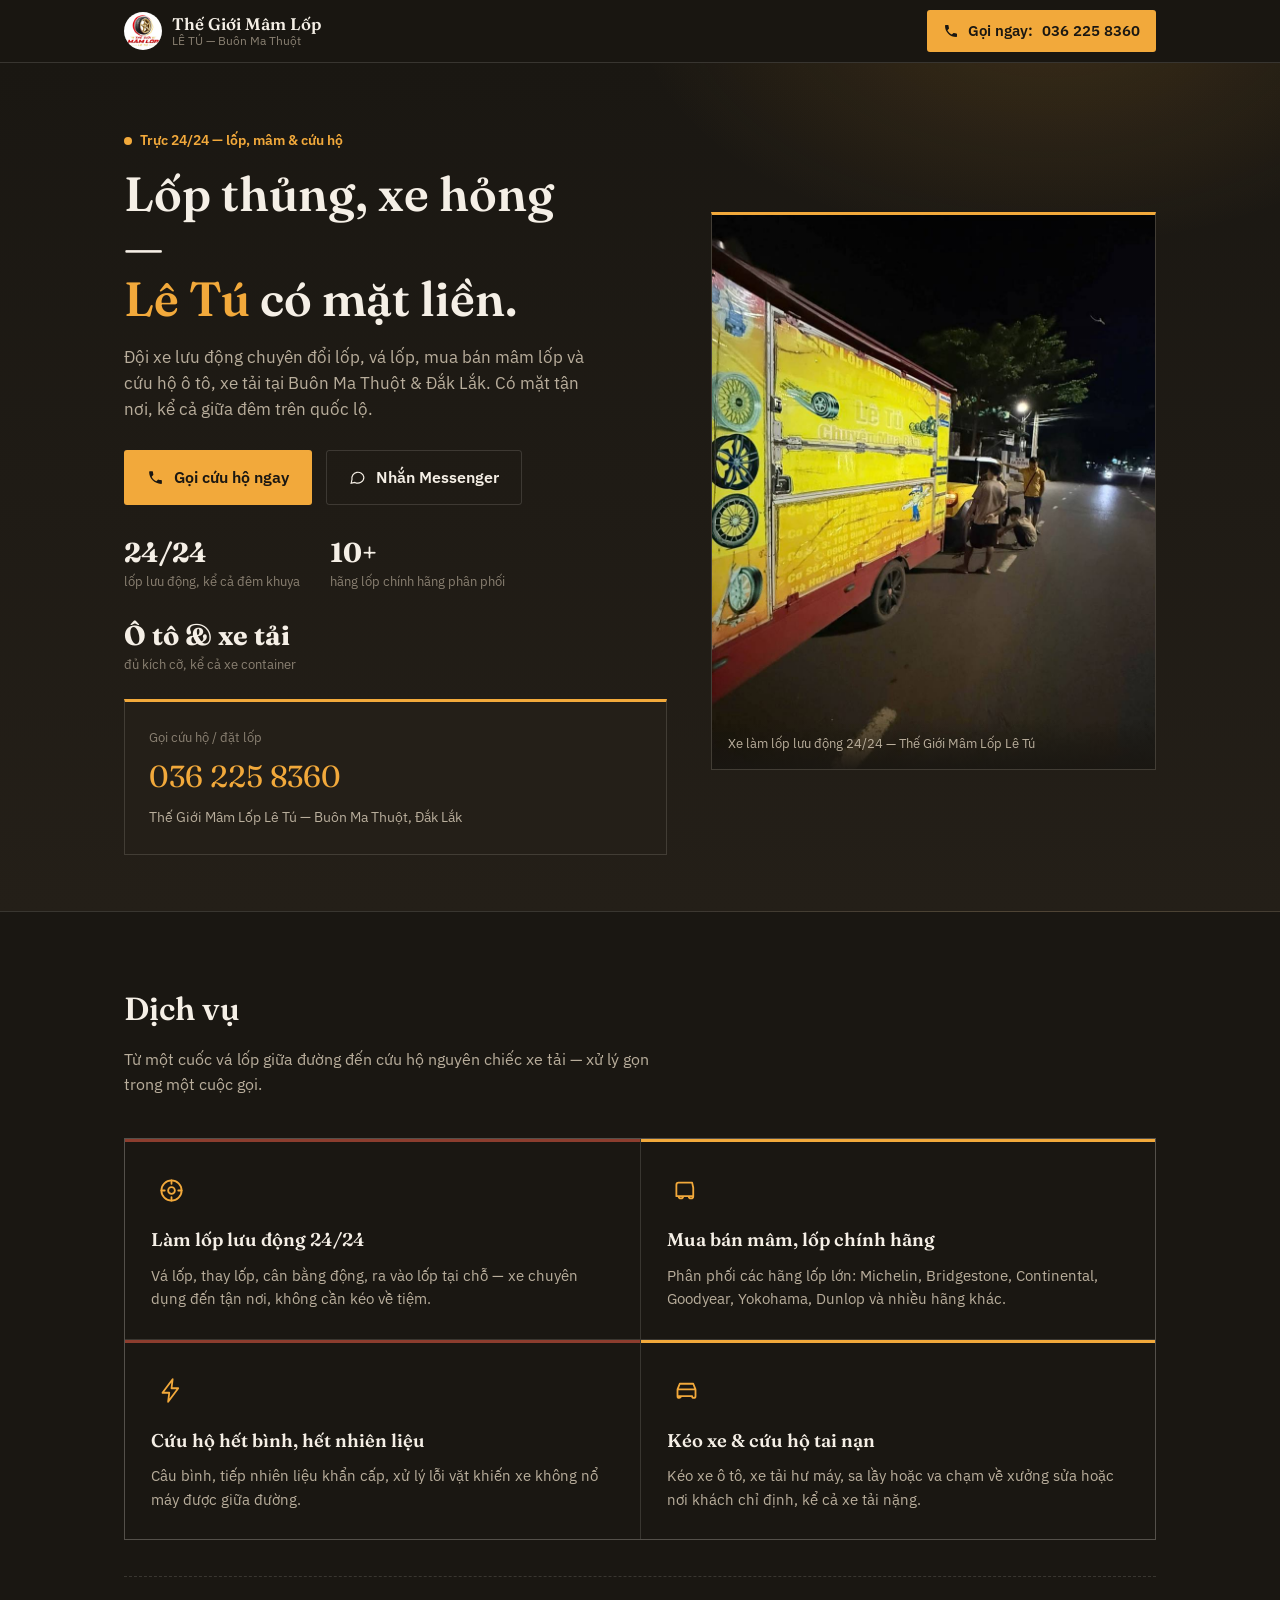
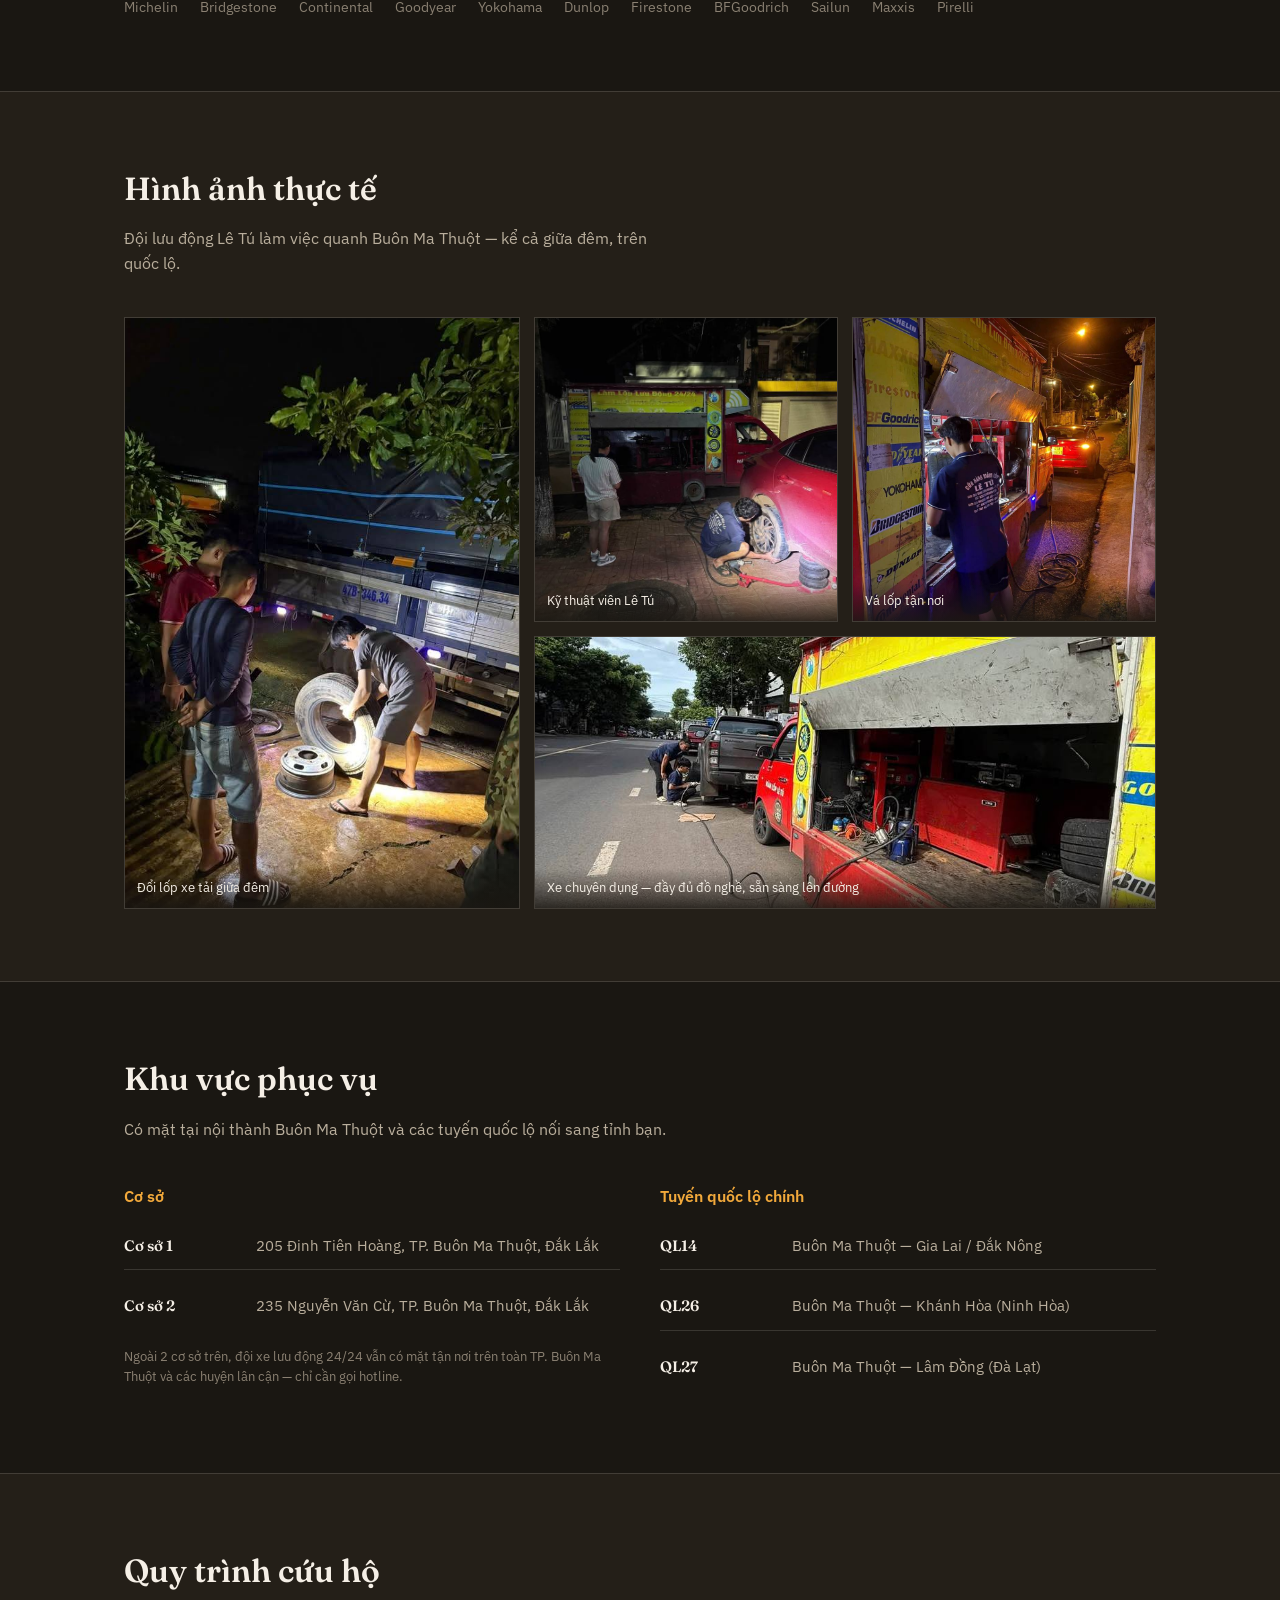
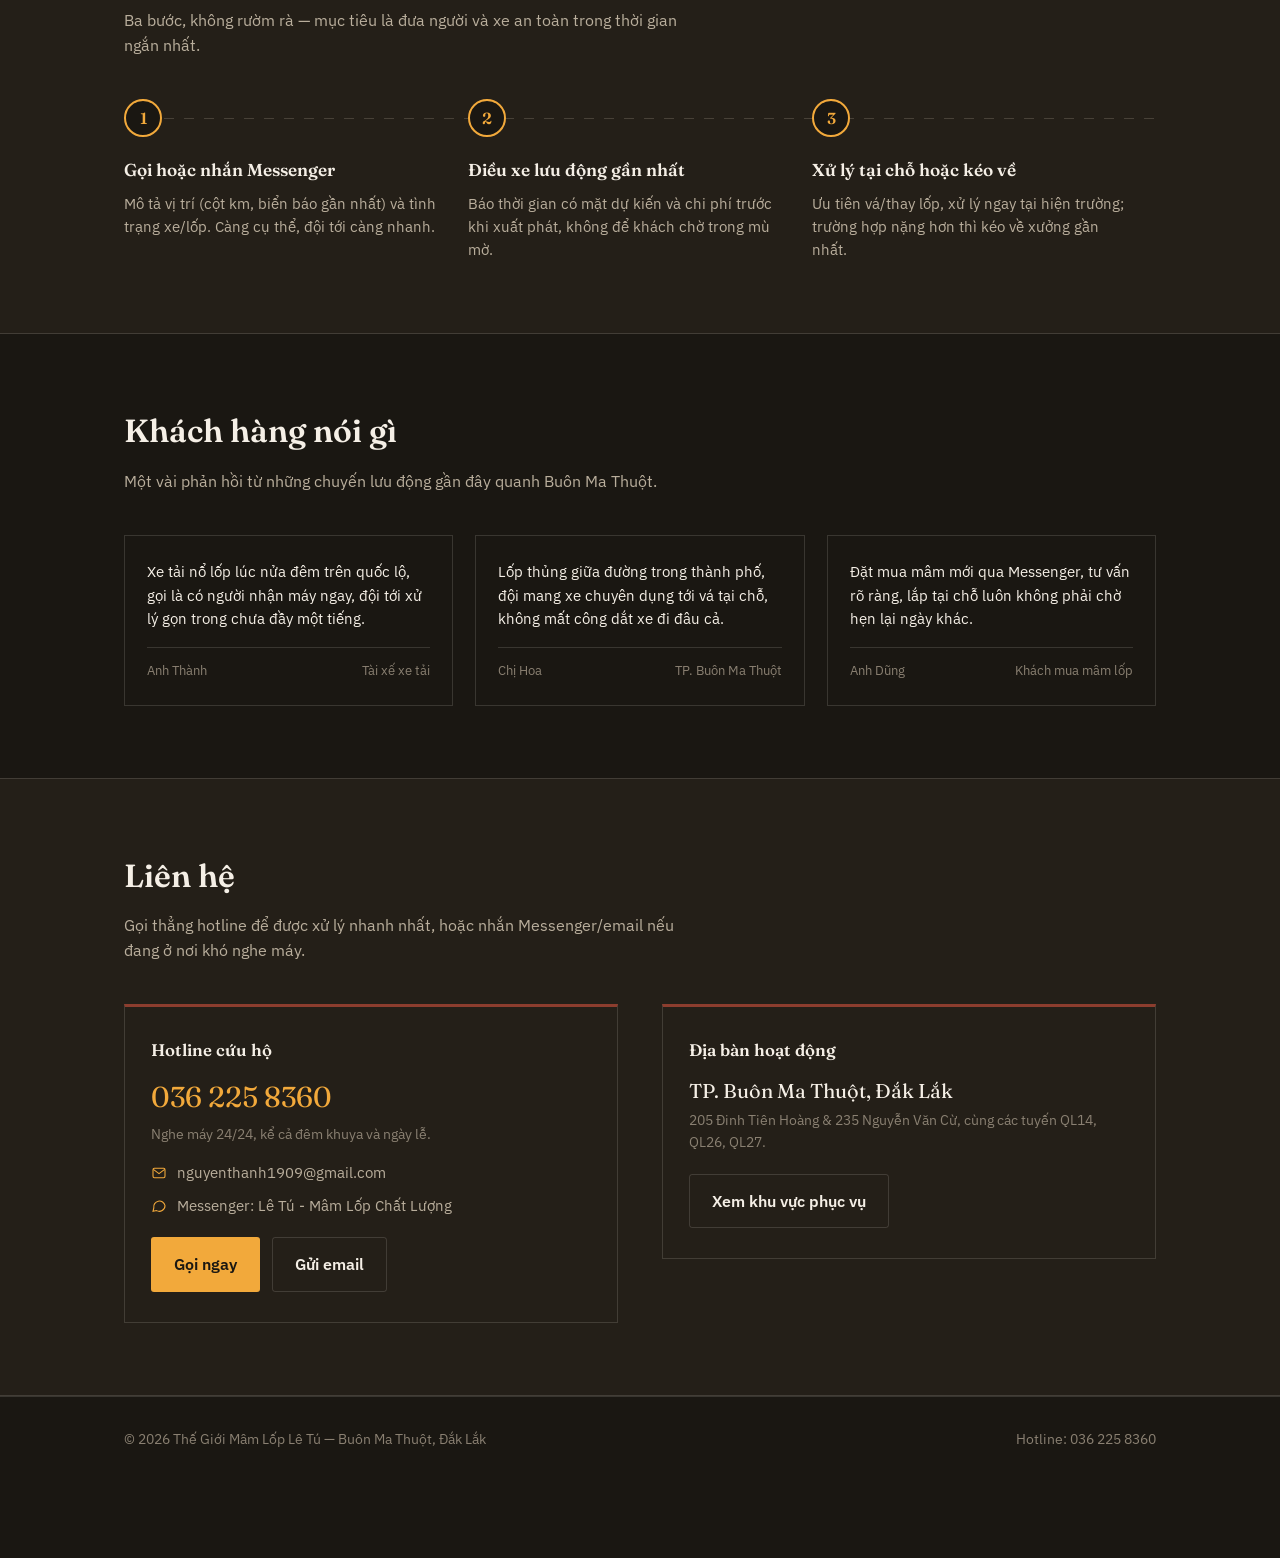
==== index.html @ b2af3894 "Add files via upload" ====
<!DOCTYPE html>
<html lang="vi">
<head>
<meta charset="UTF-8">
<meta name="viewport" content="width=device-width, initial-scale=1.0">
<title>Thế Giới Mâm Lốp Lê Tú — Lốp lưu động &amp; cứu hộ ô tô, xe tải Buôn Ma Thuột</title>
<link rel="preconnect" href="https://fonts.googleapis.com">
<link rel="preconnect" href="https://fonts.gstatic.com" crossorigin>
<link href="https://fonts.googleapis.com/css2?family=Fraunces:opsz,wght@9..144,500;9..144,600;9..144,700&family=IBM+Plex+Sans:wght@400;500;600;700&display=swap" rel="stylesheet">
<link rel="stylesheet" href="assets/css/style.css">
</head>
<body>

<div class="topbar">
  <div class="topbar-inner">
    <div class="brand">
      <img src="assets/images/logo.jpg" alt="Logo Thế Giới Mâm Lốp Lê Tú">
      <span class="brand-text">Thế Giới Mâm Lốp<br><small>LÊ TÚ — Buôn Ma Thuột</small></span>
    </div>
    <a class="top-call" href="tel:0362258360">
      <svg viewBox="0 0 24 24" fill="none" xmlns="http://www.w3.org/2000/svg"><path d="M6.6 10.8c1.4 2.8 3.8 5.2 6.6 6.6l2.2-2.2c.3-.3.7-.4 1-.2 1.1.4 2.3.6 3.6.6.6 0 1 .4 1 1V20c0 .6-.4 1-1 1C10.6 21 3 13.4 3 4c0-.6.4-1 1-1h3.4c.6 0 1 .4 1 1 0 1.3.2 2.5.6 3.6.1.3 0 .7-.2 1L6.6 10.8z" fill="#1A1712"/></svg>
      <span class="full">Gọi ngay:</span> 036 225 8360
    </a>
  </div>
</div>

<section class="hero">
  <div class="wrap hero-grid">
    <div>
      <div class="kicker"><span class="dot"></span>Trực 24/24 — lốp, mâm &amp; cứu hộ</div>
      <h1>Lốp thủng, xe hỏng —<br><em>Lê Tú</em> có mặt liền.</h1>
      <p class="lede">Đội xe lưu động chuyên đổi lốp, vá lốp, mua bán mâm lốp và cứu hộ ô tô, xe tải tại Buôn Ma Thuột &amp; Đắk Lắk. Có mặt tận nơi, kể cả giữa đêm trên quốc lộ.</p>
      <div class="hero-actions">
        <a class="btn btn-primary" href="tel:0362258360">
          <svg viewBox="0 0 24 24" fill="none" xmlns="http://www.w3.org/2000/svg"><path d="M6.6 10.8c1.4 2.8 3.8 5.2 6.6 6.6l2.2-2.2c.3-.3.7-.4 1-.2 1.1.4 2.3.6 3.6.6.6 0 1 .4 1 1V20c0 .6-.4 1-1 1C10.6 21 3 13.4 3 4c0-.6.4-1 1-1h3.4c.6 0 1 .4 1 1 0 1.3.2 2.5.6 3.6.1.3 0 .7-.2 1L6.6 10.8z" fill="currentColor"/></svg>
          Gọi cứu hộ ngay
        </a>
        <a class="btn btn-ghost" href="#lien-he">
          <svg viewBox="0 0 24 24" fill="none" xmlns="http://www.w3.org/2000/svg"><path d="M21 11.5a8.5 8.5 0 0 1-12.6 7.4L3 20l1.2-5.2A8.5 8.5 0 1 1 21 11.5z" stroke="currentColor" stroke-width="1.6"/></svg>
          Nhắn Messenger
        </a>
      </div>
      <div class="hero-stats">
        <div class="stat"><b>24/24</b><span>lốp lưu động, kể cả đêm khuya</span></div>
        <div class="stat"><b>10+</b><span>hãng lốp chính hãng phân phối</span></div>
        <div class="stat"><b>Ô tô &amp; xe tải</b><span>đủ kích cỡ, kể cả xe container</span></div>
      </div>

      <div class="dash">
        <div class="dash-label">Gọi cứu hộ / đặt lốp</div>
        <div class="dash-phone">036 225 8360</div>
        <div class="dash-sub">Thế Giới Mâm Lốp Lê Tú — Buôn Ma Thuột, Đắk Lắk</div>
      </div>
    </div>

    <div class="hero-photo">
      <img src="assets/images/hero-xe-luu-dong.jpg" alt="Xe lưu động Thế Giới Mâm Lốp Lê Tú">
      <div class="hero-photo-cap">Xe làm lốp lưu động 24/24 — Thế Giới Mâm Lốp Lê Tú</div>
    </div>
  </div>
</section>

<section id="dich-vu">
  <div class="wrap">
    <div class="section-head">
      <h2>Dịch vụ</h2>
      <p>Từ một cuốc vá lốp giữa đường đến cứu hộ nguyên chiếc xe tải — xử lý gọn trong một cuộc gọi.</p>
    </div>
    <div class="services">
      <div class="service">
        <div class="service-icon">
          <svg viewBox="0 0 24 24" fill="none" xmlns="http://www.w3.org/2000/svg"><circle cx="12" cy="12" r="9" stroke="currentColor" stroke-width="1.6"/><circle cx="12" cy="12" r="3" stroke="currentColor" stroke-width="1.6"/><path d="M12 3v3m0 12v3m9-9h-3M6 12H3" stroke="currentColor" stroke-width="1.6" stroke-linecap="round"/></svg>
        </div>
        <h3>Làm lốp lưu động 24/24</h3>
        <p>Vá lốp, thay lốp, cân bằng động, ra vào lốp tại chỗ — xe chuyên dụng đến tận nơi, không cần kéo về tiệm.</p>
      </div>
      <div class="service">
        <div class="service-icon">
          <svg viewBox="0 0 24 24" fill="none" xmlns="http://www.w3.org/2000/svg"><path d="M3 17h2m0 0h9m-9 0a2 2 0 1 0 4 0m5 0a2 2 0 1 0 4 0m-4 0h4m0 0V9.5L17 5H5a2 2 0 0 0-2 2v10" stroke="currentColor" stroke-width="1.6" stroke-linecap="round" stroke-linejoin="round"/></svg>
        </div>
        <h3>Mua bán mâm, lốp chính hãng</h3>
        <p>Phân phối các hãng lốp lớn: Michelin, Bridgestone, Continental, Goodyear, Yokohama, Dunlop và nhiều hãng khác.</p>
      </div>
      <div class="service">
        <div class="service-icon">
          <svg viewBox="0 0 24 24" fill="none" xmlns="http://www.w3.org/2000/svg"><path d="M13 2 4 14h6l-1 8 9-12h-6l1-8z" stroke="currentColor" stroke-width="1.6" stroke-linejoin="round"/></svg>
        </div>
        <h3>Cứu hộ hết bình, hết nhiên liệu</h3>
        <p>Câu bình, tiếp nhiên liệu khẩn cấp, xử lý lỗi vặt khiến xe không nổ máy được giữa đường.</p>
      </div>
      <div class="service">
        <div class="service-icon">
          <svg viewBox="0 0 24 24" fill="none" xmlns="http://www.w3.org/2000/svg"><path d="M4 11l2-5h12l2 5m-16 0v6m0-6h16m0 0v6m-16 0a1.5 1.5 0 1 0 3 0m-3 0h13m0 0a1.5 1.5 0 1 0 3 0" stroke="currentColor" stroke-width="1.6" stroke-linecap="round" stroke-linejoin="round"/></svg>
        </div>
        <h3>Kéo xe &amp; cứu hộ tai nạn</h3>
        <p>Kéo xe ô tô, xe tải hư máy, sa lầy hoặc va chạm về xưởng sửa hoặc nơi khách chỉ định, kể cả xe tải nặng.</p>
      </div>
    </div>
    <div class="brand-strip">
      <span>Michelin</span><span>Bridgestone</span><span>Continental</span><span>Goodyear</span><span>Yokohama</span><span>Dunlop</span><span>Firestone</span><span>BFGoodrich</span><span>Sailun</span><span>Maxxis</span><span>Pirelli</span>
    </div>
  </div>
</section>

<section class="section-alt" id="thuc-te">
  <div class="wrap">
    <div class="section-head">
      <h2>Hình ảnh thực tế</h2>
      <p>Đội lưu động Lê Tú làm việc quanh Buôn Ma Thuột — kể cả giữa đêm, trên quốc lộ.</p>
    </div>
    <div class="gallery">
      <figure class="g1">
        <img src="assets/images/doi-lop-xe-tai-dem.jpg" alt="Đổi lốp xe tải ban đêm">
        <figcaption>Đổi lốp xe tải giữa đêm</figcaption>
      </figure>
      <figure class="g2">
        <img src="assets/images/ky-thuat-vien.jpg" alt="Kỹ thuật viên Lê Tú">
        <figcaption>Kỹ thuật viên Lê Tú</figcaption>
      </figure>
      <figure class="g3">
        <img src="assets/images/va-lop-luu-dong.jpg" alt="Vá lốp lưu động ban đêm">
        <figcaption>Vá lốp tận nơi</figcaption>
      </figure>
      <figure class="g4">
        <img src="assets/images/xe-chuyen-dung.jpg" alt="Xe chuyên dụng Lê Tú">
        <figcaption>Xe chuyên dụng — đầy đủ đồ nghề, sẵn sàng lên đường</figcaption>
      </figure>
    </div>
  </div>
</section>

<section id="khu-vuc">
  <div class="wrap">
    <div class="section-head">
      <h2>Khu vực phục vụ</h2>
      <p>Có mặt tại nội thành Buôn Ma Thuột và các tuyến quốc lộ nối sang tỉnh bạn.</p>
    </div>
    <div class="areas-grid">
      <div class="area-block">
        <h3>Cơ sở</h3>
        <ul class="route-list">
          <li><span class="route-code">Cơ sở 1</span>205 Đinh Tiên Hoàng, TP. Buôn Ma Thuột, Đắk Lắk</li>
          <li><span class="route-code">Cơ sở 2</span>235 Nguyễn Văn Cừ, TP. Buôn Ma Thuột, Đắk Lắk</li>
        </ul>
        <p class="note-line">Ngoài 2 cơ sở trên, đội xe lưu động 24/24 vẫn có mặt tận nơi trên toàn TP. Buôn Ma Thuột và các huyện lân cận — chỉ cần gọi hotline.</p>
      </div>
      <div class="area-block">
        <h3>Tuyến quốc lộ chính</h3>
        <ul class="route-list">
          <li><span class="route-code">QL14</span> Buôn Ma Thuột — Gia Lai / Đắk Nông</li>
          <li><span class="route-code">QL26</span> Buôn Ma Thuột — Khánh Hòa (Ninh Hòa)</li>
          <li><span class="route-code">QL27</span> Buôn Ma Thuột — Lâm Đồng (Đà Lạt)</li>
        </ul>
      </div>
    </div>
  </div>
</section>

<section class="section-alt" id="quy-trinh">
  <div class="wrap">
    <div class="section-head">
      <h2>Quy trình cứu hộ</h2>
      <p>Ba bước, không rườm rà — mục tiêu là đưa người và xe an toàn trong thời gian ngắn nhất.</p>
    </div>
    <div class="process">
      <div class="step">
        <div class="step-num">1</div>
        <h3>Gọi hoặc nhắn Messenger</h3>
        <p>Mô tả vị trí (cột km, biển báo gần nhất) và tình trạng xe/lốp. Càng cụ thể, đội tới càng nhanh.</p>
      </div>
      <div class="step">
        <div class="step-num">2</div>
        <h3>Điều xe lưu động gần nhất</h3>
        <p>Báo thời gian có mặt dự kiến và chi phí trước khi xuất phát, không để khách chờ trong mù mờ.</p>
      </div>
      <div class="step">
        <div class="step-num">3</div>
        <h3>Xử lý tại chỗ hoặc kéo về</h3>
        <p>Ưu tiên vá/thay lốp, xử lý ngay tại hiện trường; trường hợp nặng hơn thì kéo về xưởng gần nhất.</p>
      </div>
    </div>
  </div>
</section>

<section id="danh-gia">
  <div class="wrap">
    <div class="section-head">
      <h2>Khách hàng nói gì</h2>
      <p>Một vài phản hồi từ những chuyến lưu động gần đây quanh Buôn Ma Thuột.</p>
    </div>
    <div class="reviews">
      <div class="review">
        <p>Xe tải nổ lốp lúc nửa đêm trên quốc lộ, gọi là có người nhận máy ngay, đội tới xử lý gọn trong chưa đầy một tiếng.</p>
        <div class="review-who"><span>Anh Thành</span><span>Tài xế xe tải</span></div>
      </div>
      <div class="review">
        <p>Lốp thủng giữa đường trong thành phố, đội mang xe chuyên dụng tới vá tại chỗ, không mất công dắt xe đi đâu cả.</p>
        <div class="review-who"><span>Chị Hoa</span><span>TP. Buôn Ma Thuột</span></div>
      </div>
      <div class="review">
        <p>Đặt mua mâm mới qua Messenger, tư vấn rõ ràng, lắp tại chỗ luôn không phải chờ hẹn lại ngày khác.</p>
        <div class="review-who"><span>Anh Dũng</span><span>Khách mua mâm lốp</span></div>
      </div>
    </div>
  </div>
</section>

<section class="section-alt" id="lien-he">
  <div class="wrap">
    <div class="section-head">
      <h2>Liên hệ</h2>
      <p>Gọi thẳng hotline để được xử lý nhanh nhất, hoặc nhắn Messenger/email nếu đang ở nơi khó nghe máy.</p>
    </div>
    <div class="contact-grid">
      <div class="contact-card">
        <h3>Hotline cứu hộ</h3>
        <div class="big">036 225 8360</div>
        <div class="note">Nghe máy 24/24, kể cả đêm khuya và ngày lễ.</div>
        <div class="contact-rows">
          <div class="contact-row">
            <svg viewBox="0 0 24 24" fill="none" xmlns="http://www.w3.org/2000/svg"><rect x="3" y="5" width="18" height="14" rx="2" stroke="currentColor" stroke-width="1.6"/><path d="m4 7 8 6 8-6" stroke="currentColor" stroke-width="1.6" stroke-linecap="round"/></svg>
            nguyenthanh1909@gmail.com
          </div>
          <div class="contact-row">
            <svg viewBox="0 0 24 24" fill="none" xmlns="http://www.w3.org/2000/svg"><path d="M21 11.5a8.5 8.5 0 0 1-12.6 7.4L3 20l1.2-5.2A8.5 8.5 0 1 1 21 11.5z" stroke="currentColor" stroke-width="1.6"/></svg>
            Messenger: Lê Tú - Mâm Lốp Chất Lượng
          </div>
        </div>
        <div class="contact-actions">
          <a class="btn btn-primary" href="tel:0362258360">Gọi ngay</a>
          <a class="btn btn-ghost" href="mailto:nguyenthanh1909@gmail.com">Gửi email</a>
        </div>
      </div>
      <div class="contact-card">
        <h3>Địa bàn hoạt động</h3>
        <div class="big" style="font-size:1.25rem; color:var(--paper);">TP. Buôn Ma Thuột, Đắk Lắk</div>
        <div class="note">205 Đinh Tiên Hoàng &amp; 235 Nguyễn Văn Cừ, cùng các tuyến QL14, QL26, QL27.</div>
        <div class="contact-actions">
          <a class="btn btn-ghost" href="#khu-vuc">Xem khu vực phục vụ</a>
        </div>
      </div>
    </div>
  </div>
</section>

<footer>
  <div class="wrap" style="display:flex; justify-content:space-between; flex-wrap:wrap; gap:12px; width:100%;">
    <span>© 2026 Thế Giới Mâm Lốp Lê Tú — Buôn Ma Thuột, Đắk Lắk</span>
    <span>Hotline: 036 225 8360</span>
  </div>
</footer>

<a class="float-call" href="tel:0362258360">
  <svg viewBox="0 0 24 24" fill="none" xmlns="http://www.w3.org/2000/svg"><path d="M6.6 10.8c1.4 2.8 3.8 5.2 6.6 6.6l2.2-2.2c.3-.3.7-.4 1-.2 1.1.4 2.3.6 3.6.6.6 0 1 .4 1 1V20c0 .6-.4 1-1 1C10.6 21 3 13.4 3 4c0-.6.4-1 1-1h3.4c.6 0 1 .4 1 1 0 1.3.2 2.5.6 3.6.1.3 0 .7-.2 1L6.6 10.8z" fill="currentColor"/></svg>
  Gọi cứu hộ: 036 225 8360
</a>

</body>
</html>
---- assets/css/style.css ----
:root{
    --soil: #8C3D2E;
    --soil-deep: #6B2E22;
    --beacon: #F2A93B;
    --beacon-bright: #FFC260;
    --ink: #1A1712;
    --ink-2: #241F18;
    --paper: #F5EFE6;
    --stone: #B9AE9C;
    --stone-dim: #8A8072;
    --line: rgba(245,239,230,0.14);
  }

  *{box-sizing:border-box;}
  html{scroll-behavior:smooth;}
  body{
    margin:0;
    background:var(--ink);
    color:var(--paper);
    font-family:"IBM Plex Sans", "Segoe UI", Arial, sans-serif;
    line-height:1.55;
    -webkit-font-smoothing:antialiased;
  }
  img{max-width:100%;display:block;}

  h1,h2,h3{
    font-family:"Fraunces", Georgia, "Times New Roman", serif;
    font-weight:600;
    margin:0;
    color:var(--paper);
  }
  a{color:inherit;}
  .wrap{max-width:1080px; margin:0 auto; padding:0 24px;}

  /* ---------- Top bar ---------- */
  .topbar{
    position:sticky; top:0; z-index:50;
    background:rgba(26,23,18,0.92);
    backdrop-filter:blur(6px);
    border-bottom:1px solid var(--line);
  }
  .topbar-inner{
    max-width:1080px; margin:0 auto; padding:10px 24px;
    display:flex; align-items:center; justify-content:space-between; gap:16px;
  }
  .brand{display:flex; align-items:center; gap:10px; white-space:nowrap;}
  .brand img{width:38px; height:38px; border-radius:50%; object-fit:cover; flex:none; background:#fff;}
  .brand-text{font-family:"Fraunces", serif; font-weight:600; font-size:1.05rem; line-height:1.2;}
  .brand-text small{display:block; font-family:"IBM Plex Sans",sans-serif; font-weight:400; font-size:0.72rem; color:var(--stone-dim);}

  .top-call{
    display:flex; align-items:center; gap:9px;
    background:var(--beacon); color:var(--ink);
    padding:9px 16px; border-radius:3px;
    font-weight:600; text-decoration:none; font-size:0.95rem;
    white-space:nowrap; transition:background .15s ease, transform .15s ease;
  }
  .top-call:hover{background:var(--beacon-bright); transform:translateY(-1px);}
  .top-call svg{width:16px;height:16px;flex:none;}

  /* ---------- Hero ---------- */
  .hero{
    position:relative;
    padding:64px 0 0;
    overflow:hidden;
    border-bottom:1px solid var(--line);
    background:
      radial-gradient(ellipse 700px 420px at 82% -8%, rgba(242,169,59,0.16), transparent 60%),
      linear-gradient(180deg, var(--ink) 0%, var(--ink-2) 100%);
  }
  .hero-grid{
    position:relative;
    display:grid;
    grid-template-columns:1.1fr 0.9fr;
    gap:44px;
    align-items:center;
    padding-bottom:56px;
  }
  .kicker{
    display:inline-flex; align-items:center; gap:8px;
    color:var(--beacon); font-weight:600; font-size:0.9rem; margin-bottom:16px;
  }
  .kicker .dot{
    width:8px;height:8px;border-radius:50%; background:var(--beacon);
    animation:pulse 1.8s ease-out infinite;
  }
  @media (prefers-reduced-motion: reduce){ .kicker .dot{animation:none;} }
  @keyframes pulse{
    0%{box-shadow:0 0 0 0 rgba(242,169,59,0.55);}
    70%{box-shadow:0 0 0 10px rgba(242,169,59,0);}
    100%{box-shadow:0 0 0 0 rgba(242,169,59,0);}
  }
  .hero h1{font-size:clamp(2rem, 4vw, 3rem); line-height:1.1; max-width:14ch;}
  .hero h1 em{font-style:normal; color:var(--beacon);}
  .hero p.lede{margin-top:18px; max-width:48ch; font-size:1.05rem; color:var(--stone);}
  .hero-actions{margin-top:28px; display:flex; flex-wrap:wrap; gap:14px;}
  .btn{
    display:inline-flex; align-items:center; gap:10px;
    padding:14px 22px; border-radius:3px; font-weight:600; font-size:0.98rem;
    text-decoration:none; border:1px solid transparent;
  }
  .btn svg{width:17px;height:17px;flex:none;}
  .btn-primary{background:var(--beacon); color:var(--ink);}
  .btn-primary:hover{background:var(--beacon-bright);}
  .btn-ghost{border-color:var(--line); color:var(--paper); background:transparent;}
  .btn-ghost:hover{border-color:var(--stone);}

  .hero-stats{margin-top:34px; display:flex; gap:30px; flex-wrap:wrap;}
  .stat b{display:block; font-family:"Fraunces", serif; font-size:1.7rem; color:var(--paper); line-height:1;}
  .stat span{display:block; margin-top:5px; font-size:0.84rem; color:var(--stone-dim);}

  .hero-photo{
    position:relative;
    border:1px solid var(--line);
    border-top:3px solid var(--beacon);
    overflow:hidden;
    background:var(--ink-2);
  }
  .hero-photo img{width:100%; height:100%; object-fit:cover; aspect-ratio:4/5;}
  .hero-photo-cap{
    position:absolute; left:0; right:0; bottom:0;
    padding:14px 16px;
    background:linear-gradient(0deg, rgba(26,23,18,0.92), transparent);
    font-size:0.82rem; color:var(--stone);
  }

  /* dashboard panel (phone card) */
  .dash{
    background:var(--ink-2);
    border:1px solid var(--line);
    border-top:3px solid var(--beacon);
    padding:26px 24px;
    margin-top:24px;
  }
  .dash-label{font-size:0.8rem; color:var(--stone-dim); margin-bottom:6px;}
  .dash-phone{font-family:"Fraunces", serif; font-size:clamp(1.5rem, 3vw, 1.9rem); color:var(--beacon);}
  .dash-sub{margin-top:6px; font-size:0.88rem; color:var(--stone);}

  /* ---------- Section shells ---------- */
  section{padding:72px 0;}
  .section-head{max-width:56ch; margin-bottom:42px;}
  .section-head h2{font-size:clamp(1.55rem, 3vw, 2rem);}
  .section-head p{margin-top:12px; color:var(--stone); font-size:1.01rem;}
  .section-alt{background:var(--ink-2); border-top:1px solid var(--line); border-bottom:1px solid var(--line);}

  /* ---------- Services : road-sign cards ---------- */
  .services{display:grid; grid-template-columns:repeat(2,1fr); gap:1px; background:var(--line); border:1px solid var(--line);}
  .service{background:var(--ink); padding:28px 26px; border-top:3px solid var(--soil);}
  .service:nth-child(2n){border-top-color:var(--beacon);}
  .service-icon{width:40px;height:40px; display:flex;align-items:center;justify-content:center; margin-bottom:16px;}
  .service-icon svg{width:27px;height:27px;color:var(--beacon);}
  .service h3{font-size:1.15rem; margin-bottom:9px;}
  .service p{color:var(--stone); font-size:0.95rem; margin:0;}

  /* ---------- Brand strip ---------- */
  .brand-strip{
    display:flex; flex-wrap:wrap; gap:10px 22px;
    padding:20px 0 0;
    color:var(--stone-dim);
    font-size:0.86rem;
    border-top:1px dashed var(--line);
    margin-top:36px;
  }

  /* ---------- Gallery (real photos) ---------- */
  .gallery{
    display:grid;
    grid-template-columns:1.3fr 1fr 1fr;
    grid-template-rows:auto auto;
    gap:14px;
  }
  .gallery figure{margin:0; overflow:hidden; border:1px solid var(--line); position:relative; background:var(--ink-2);}
  .gallery img{width:100%; height:100%; object-fit:cover; display:block;}
  .gallery figcaption{
    position:absolute; left:0; right:0; bottom:0;
    padding:10px 12px;
    background:linear-gradient(0deg, rgba(26,23,18,0.85), transparent);
    font-size:0.8rem; color:var(--paper);
  }
  .g1{grid-column:1; grid-row:1 / span 2;}
  .g2{grid-column:2; grid-row:1;}
  .g3{grid-column:3; grid-row:1;}
  .g4{grid-column:2 / span 2; grid-row:2;}
  .g1 img{aspect-ratio:4/5;}
  .g2 img, .g3 img{aspect-ratio:1/1;}
  .g4 img{aspect-ratio:16/7;}

  /* ---------- Areas ---------- */
  .areas-grid{display:grid; grid-template-columns:1fr 1fr; gap:40px;}
  .area-block h3{font-size:1.02rem; color:var(--beacon); margin-bottom:14px; font-family:"IBM Plex Sans", sans-serif; font-weight:600;}
  .chip-list{display:flex; flex-wrap:wrap; gap:8px;}
  .chip{padding:7px 13px; border:1px solid var(--line); color:var(--stone); font-size:0.87rem;}
  .route-list{list-style:none; margin:0;padding:0; display:flex; flex-direction:column; gap:12px;}
  .route-list li{display:flex; gap:12px; padding:12px 0; border-bottom:1px solid var(--line); font-size:0.94rem; color:var(--stone);}
  .route-list li:last-child{border-bottom:none;}
  .route-code{flex:none; font-family:"Fraunces", serif; color:var(--paper); font-weight:600; min-width:120px;}
  .note-line{margin-top:16px; font-size:0.84rem; color:var(--stone-dim);}

  /* ---------- Process timeline ---------- */
  .process{display:grid; grid-template-columns:repeat(3,1fr); gap:0; position:relative;}
  .process::before{
    content:""; position:absolute; top:19px; left:0; right:0; height:1px;
    background:repeating-linear-gradient(90deg, var(--stone-dim) 0 10px, transparent 10px 20px);
    opacity:0.35;
  }
  .step{position:relative; padding-right:24px;}
  .step-num{
    width:38px;height:38px; border-radius:50%; background:var(--ink);
    border:2px solid var(--beacon); color:var(--beacon);
    display:flex;align-items:center;justify-content:center;
    font-family:"Fraunces", serif; font-weight:600; position:relative; z-index:2; margin-bottom:20px;
  }
  .step h3{font-size:1.08rem; margin-bottom:8px;}
  .step p{color:var(--stone); font-size:0.93rem; margin:0;}

  /* ---------- Testimonials ---------- */
  .reviews{display:grid; grid-template-columns:repeat(3,1fr); gap:22px;}
  .review{background:var(--ink); border:1px solid var(--line); padding:24px 22px;}
  .review p{color:var(--paper); font-size:0.96rem; margin:0 0 16px;}
  .review-who{display:flex; justify-content:space-between; font-size:0.83rem; color:var(--stone-dim); border-top:1px solid var(--line); padding-top:12px;}

  /* ---------- Contact / footer ---------- */
  .contact-grid{display:grid; grid-template-columns:1fr 1fr; gap:44px; align-items:start;}
  .contact-card{background:var(--ink-2); border:1px solid var(--line); border-top:3px solid var(--soil); padding:30px 26px;}
  .contact-card h3{font-size:1.05rem; margin-bottom:6px;}
  .contact-card .big{font-family:"Fraunces", serif; font-size:1.8rem; color:var(--beacon); margin:12px 0 4px;}
  .contact-card .note{color:var(--stone-dim); font-size:0.87rem;}
  .contact-rows{margin-top:16px; display:flex; flex-direction:column; gap:10px;}
  .contact-row{display:flex; align-items:center; gap:10px; font-size:0.92rem; color:var(--stone);}
  .contact-row svg{width:16px;height:16px; color:var(--beacon); flex:none;}
  .contact-actions{display:flex; gap:12px; margin-top:20px; flex-wrap:wrap;}

  footer{
    padding:32px 0 108px; border-top:1px solid var(--line);
    color:var(--stone-dim); font-size:0.87rem;
    display:flex; justify-content:space-between; flex-wrap:wrap; gap:12px;
  }

  /* ---------- Floating mobile call bar ---------- */
  .float-call{
    position:fixed; left:0;right:0;bottom:0; z-index:60; display:none;
    background:var(--beacon); color:var(--ink); text-decoration:none;
    font-weight:700; font-size:1rem; padding:16px 20px;
    align-items:center; justify-content:center; gap:10px;
    box-shadow:0 -6px 18px rgba(0,0,0,0.35);
  }
  .float-call svg{width:18px;height:18px;}

  @media (max-width: 860px){
    .hero-grid{grid-template-columns:1fr;}
    .services{grid-template-columns:1fr;}
    .gallery{grid-template-columns:1fr 1fr;}
    .g1{grid-column:1 / span 2; grid-row:1;}
    .g2{grid-column:1; grid-row:2;}
    .g3{grid-column:2; grid-row:2;}
    .g4{grid-column:1 / span 2; grid-row:3;}
    .g1 img{aspect-ratio:16/9;}
    .areas-grid{grid-template-columns:1fr;}
    .process{grid-template-columns:1fr; gap:28px;}
    .process::before{display:none;}
    .step{padding-right:0;}
    .reviews{grid-template-columns:1fr;}
    .contact-grid{grid-template-columns:1fr;}
    .top-call span.full{display:none;}
    .float-call{display:flex;}
    footer{padding-bottom:96px;}
  }

  :focus-visible{outline:2px solid var(--beacon); outline-offset:2px;}
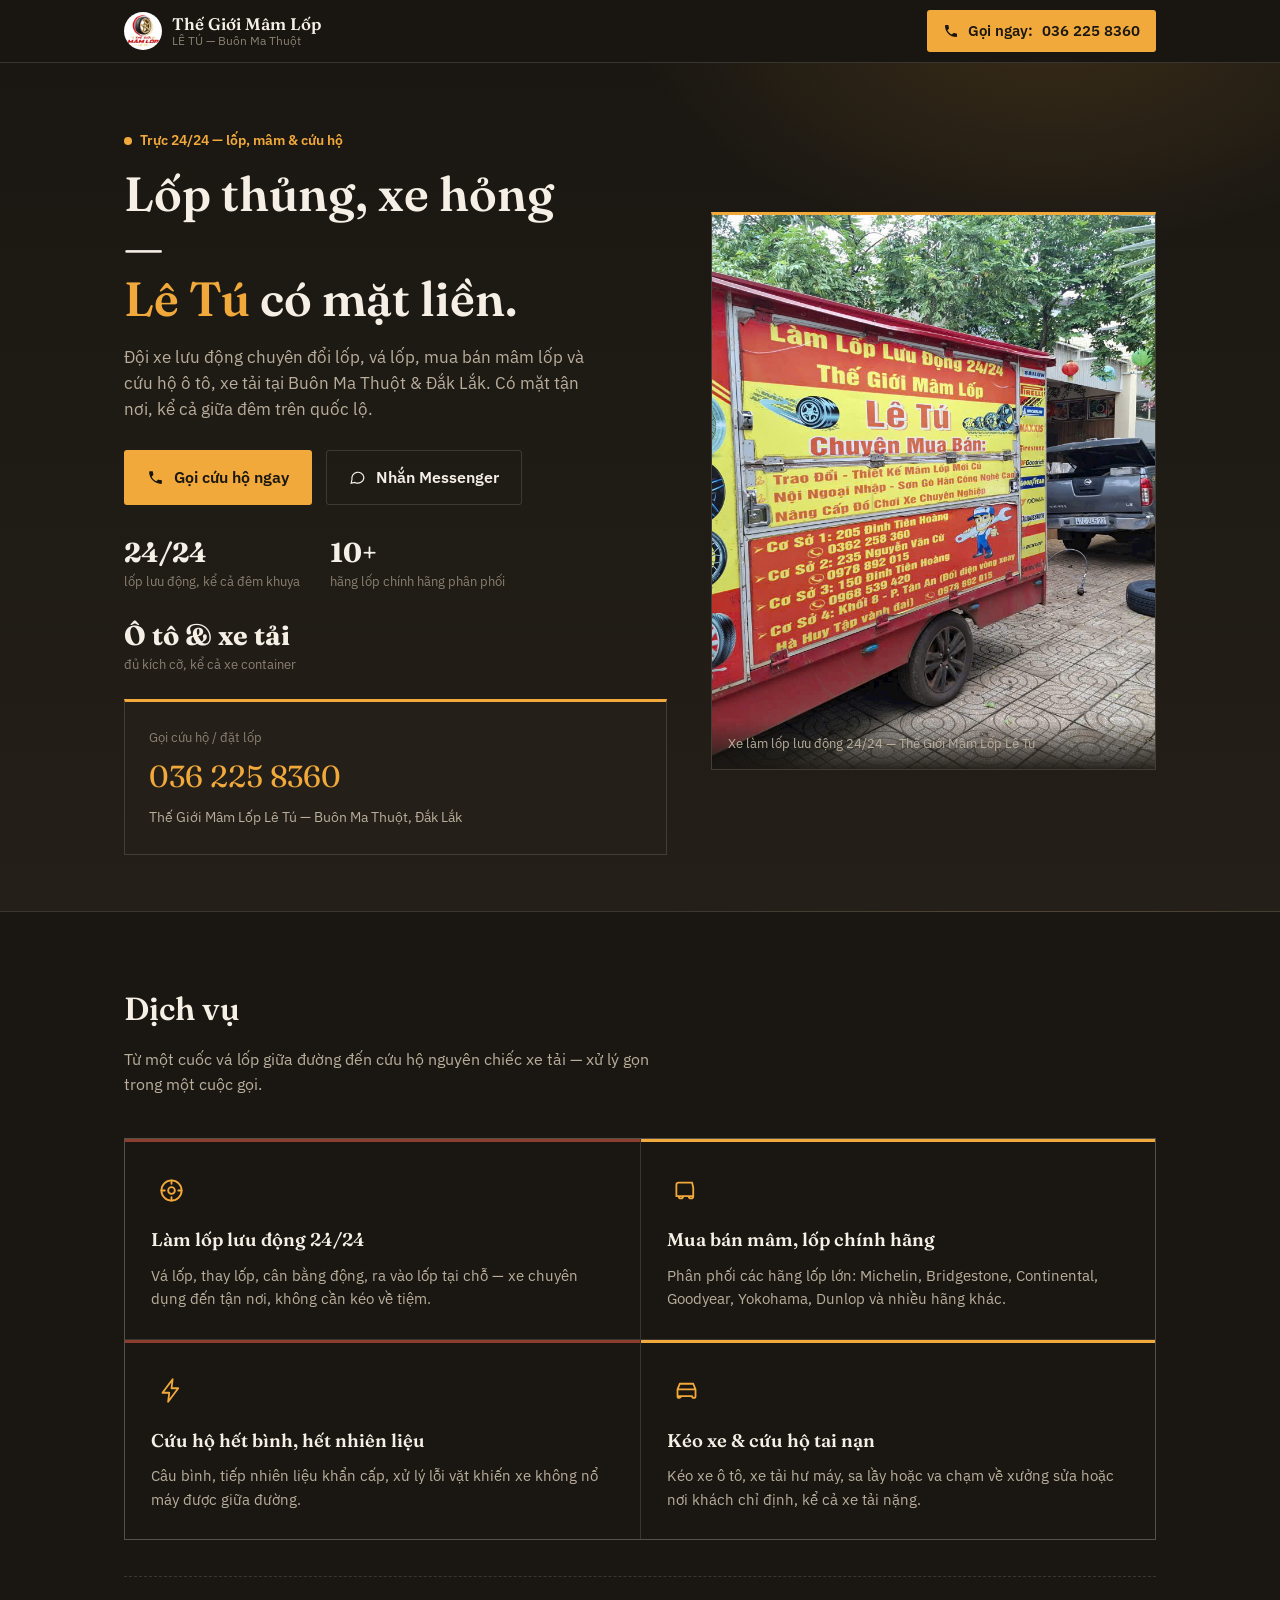
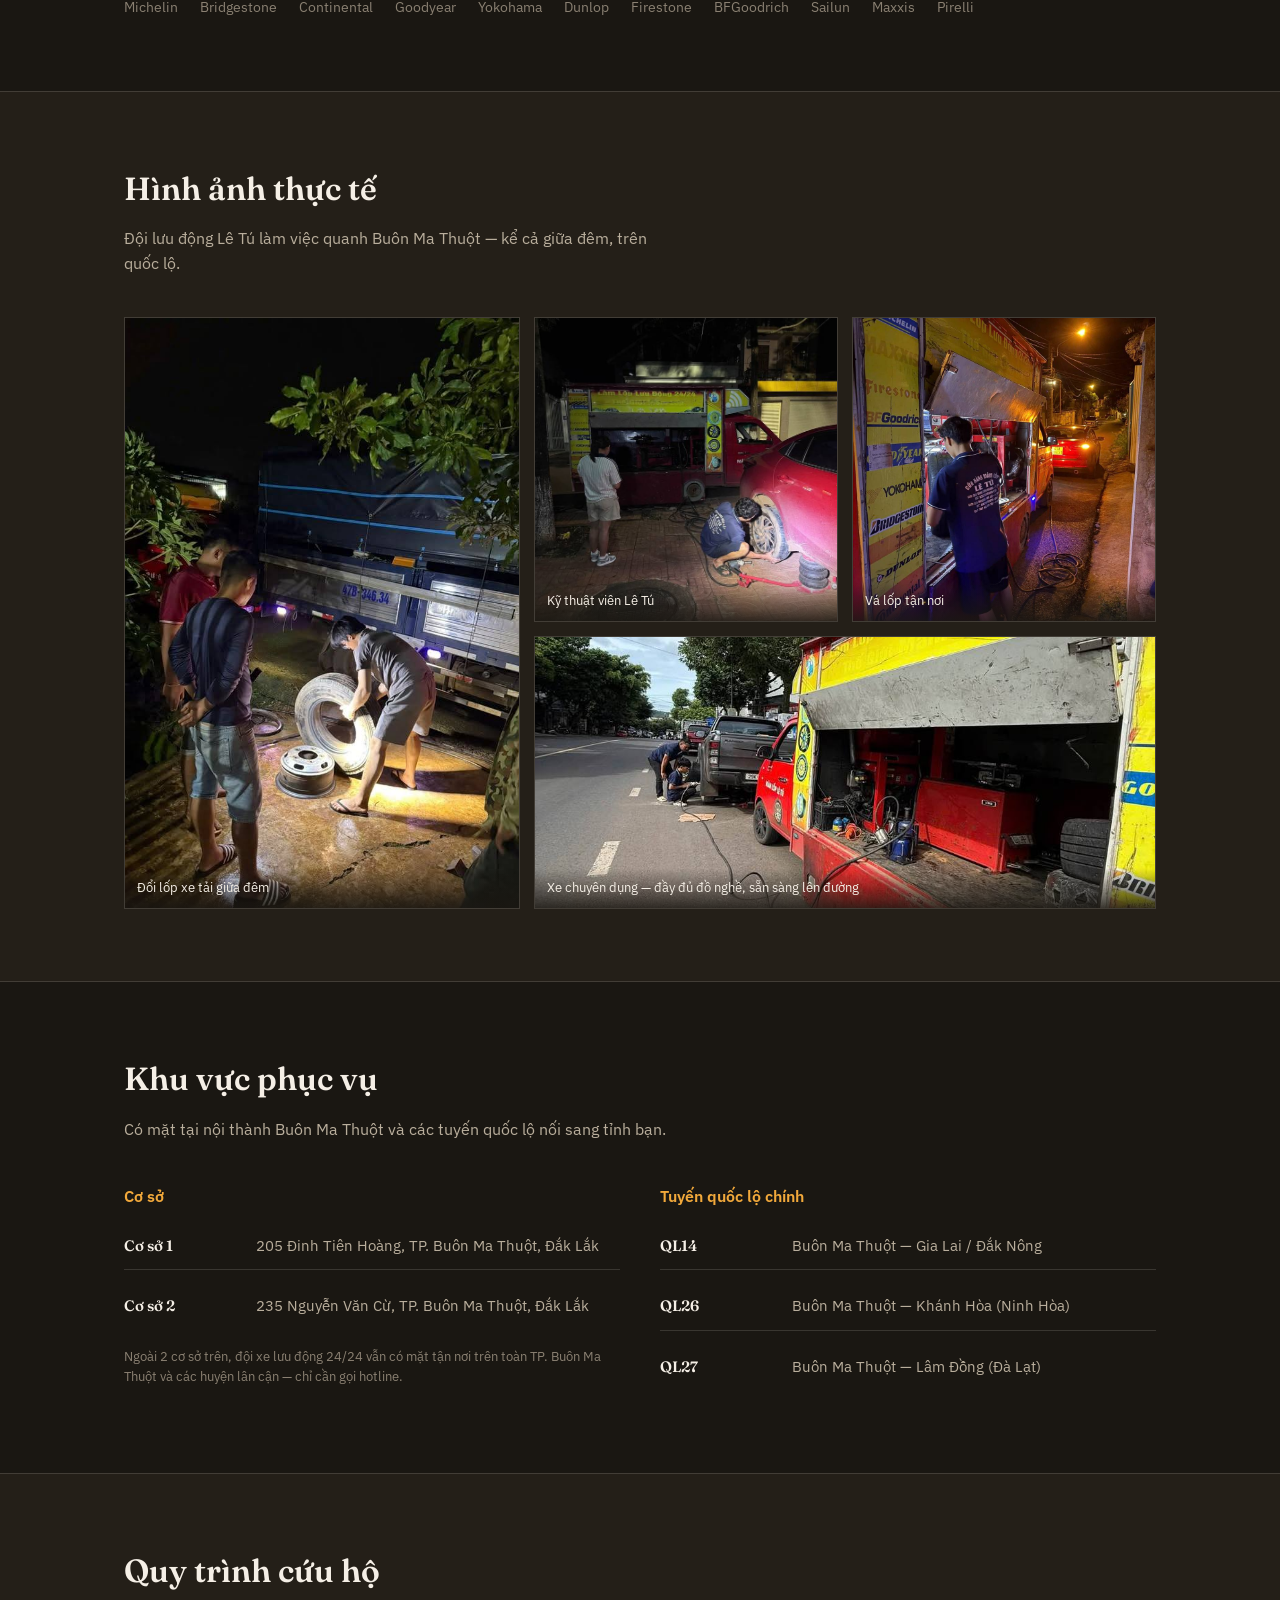
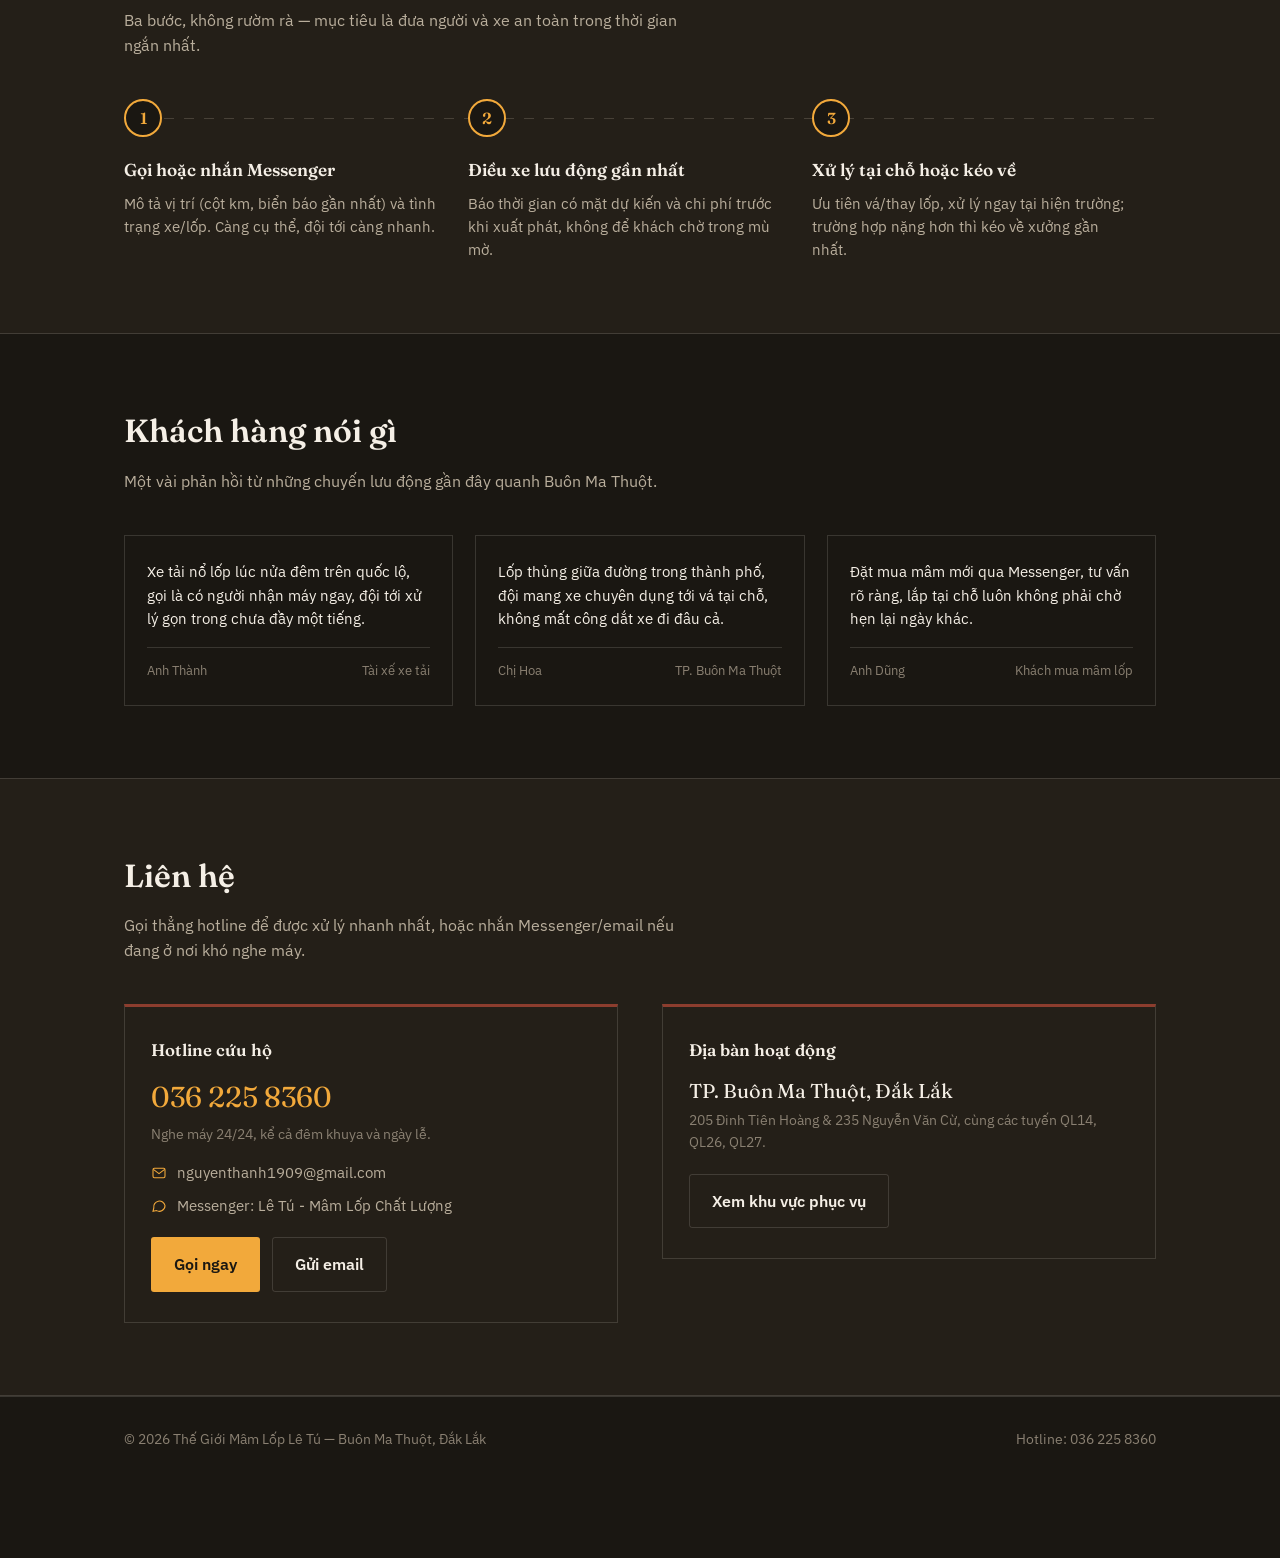
==== commit ab11c1b6: "Update index.html" ====
--- a/index.html
+++ b/index.html
@@ -54,7 +54,7 @@
     </div>
 
     <div class="hero-photo">
-      <img src="assets/images/hero-xe-luu-dong.jpg" alt="Xe lưu động Thế Giới Mâm Lốp Lê Tú">
+      <img src="assets/images/1790637402205_9091681801149175934_9091681801149175934_61930ccbdb0a666e7043aa1739221489.jpg" alt="Xe lưu động Thế Giới Mâm Lốp Lê Tú">
       <div class="hero-photo-cap">Xe làm lốp lưu động 24/24 — Thế Giới Mâm Lốp Lê Tú</div>
     </div>
   </div>
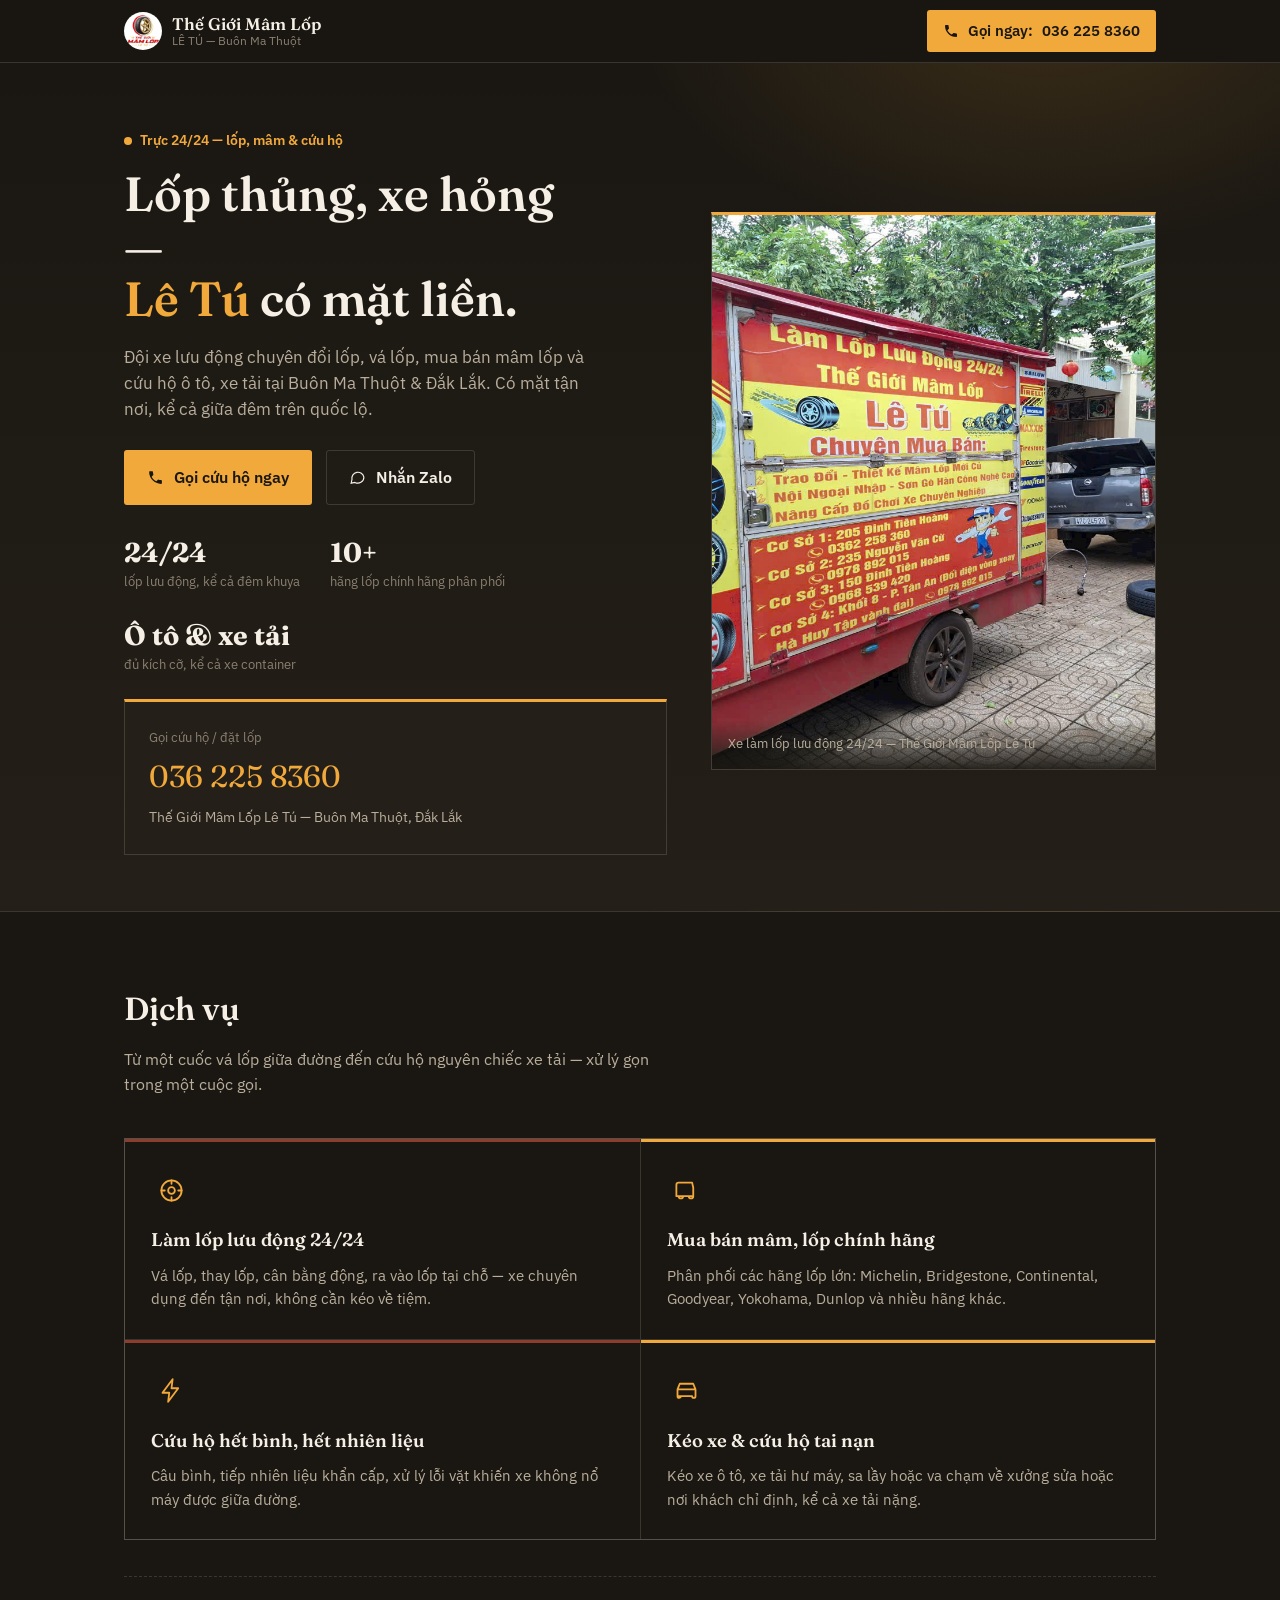
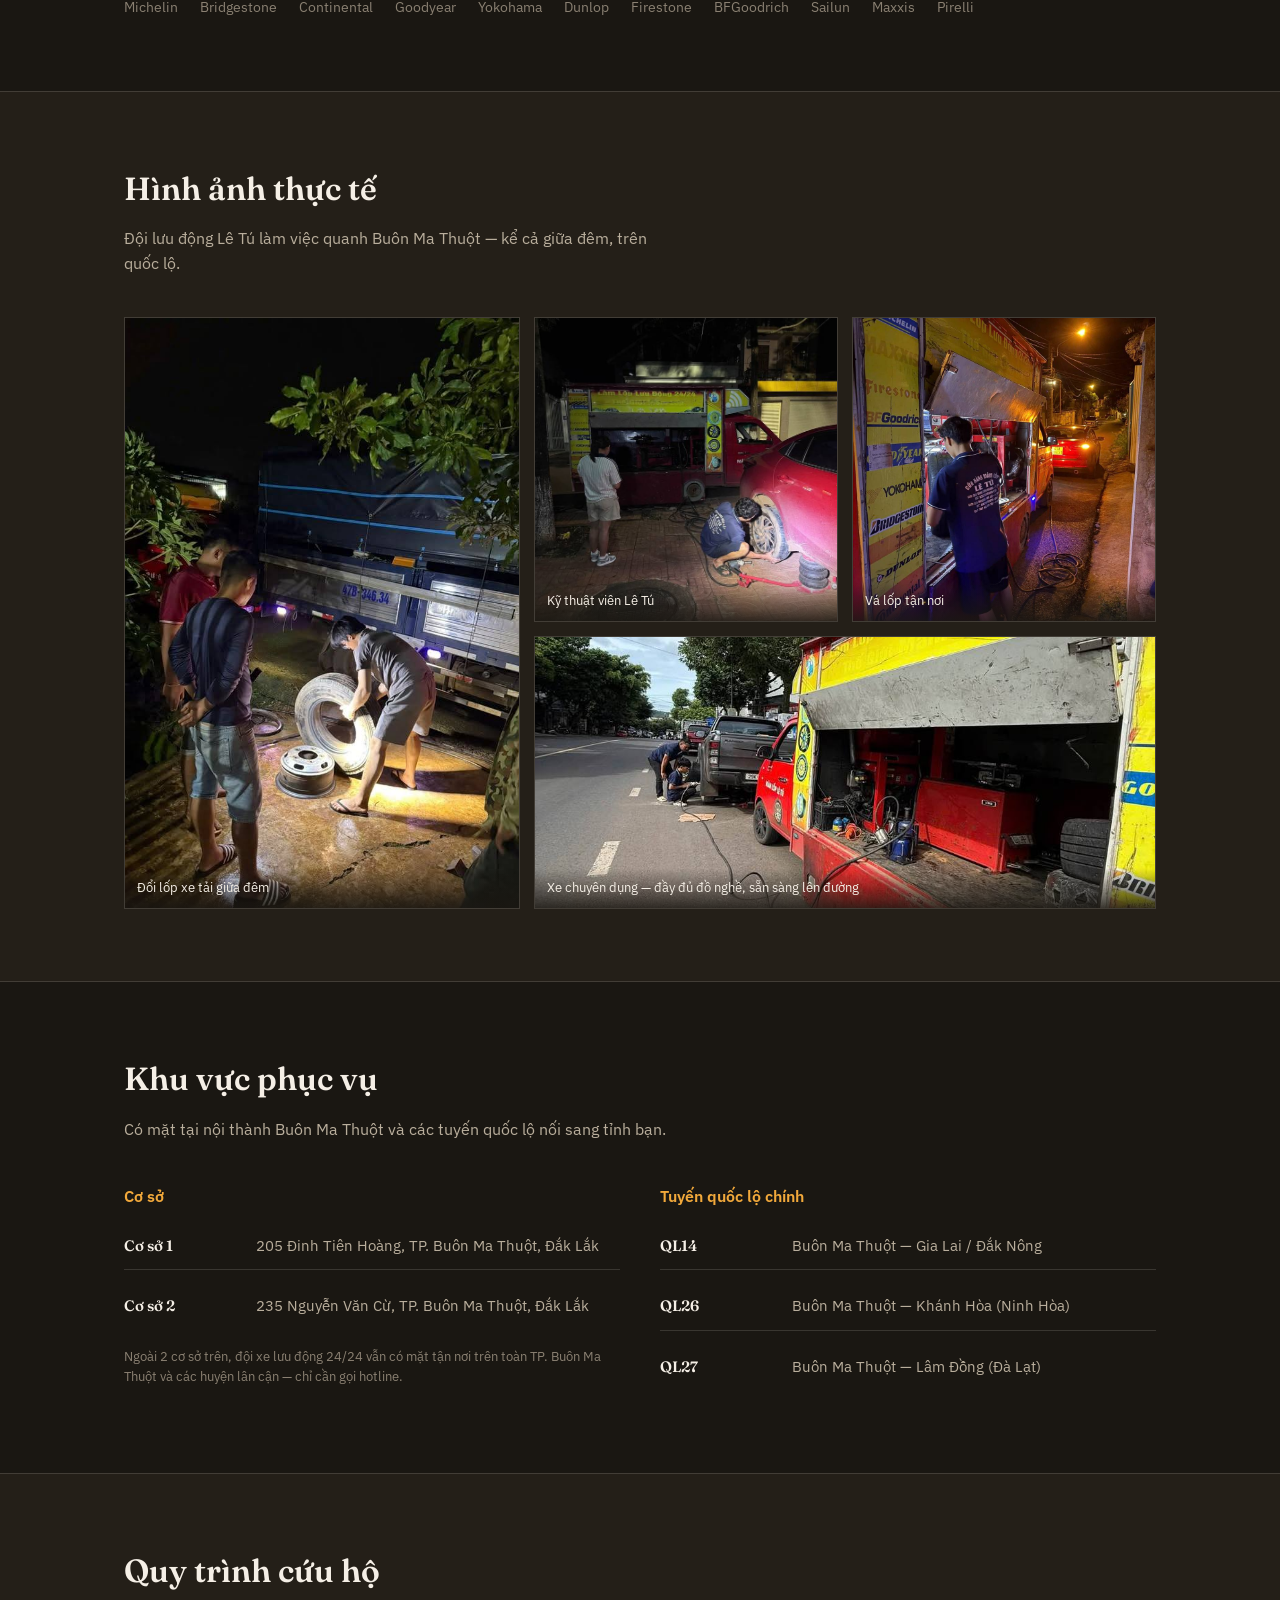
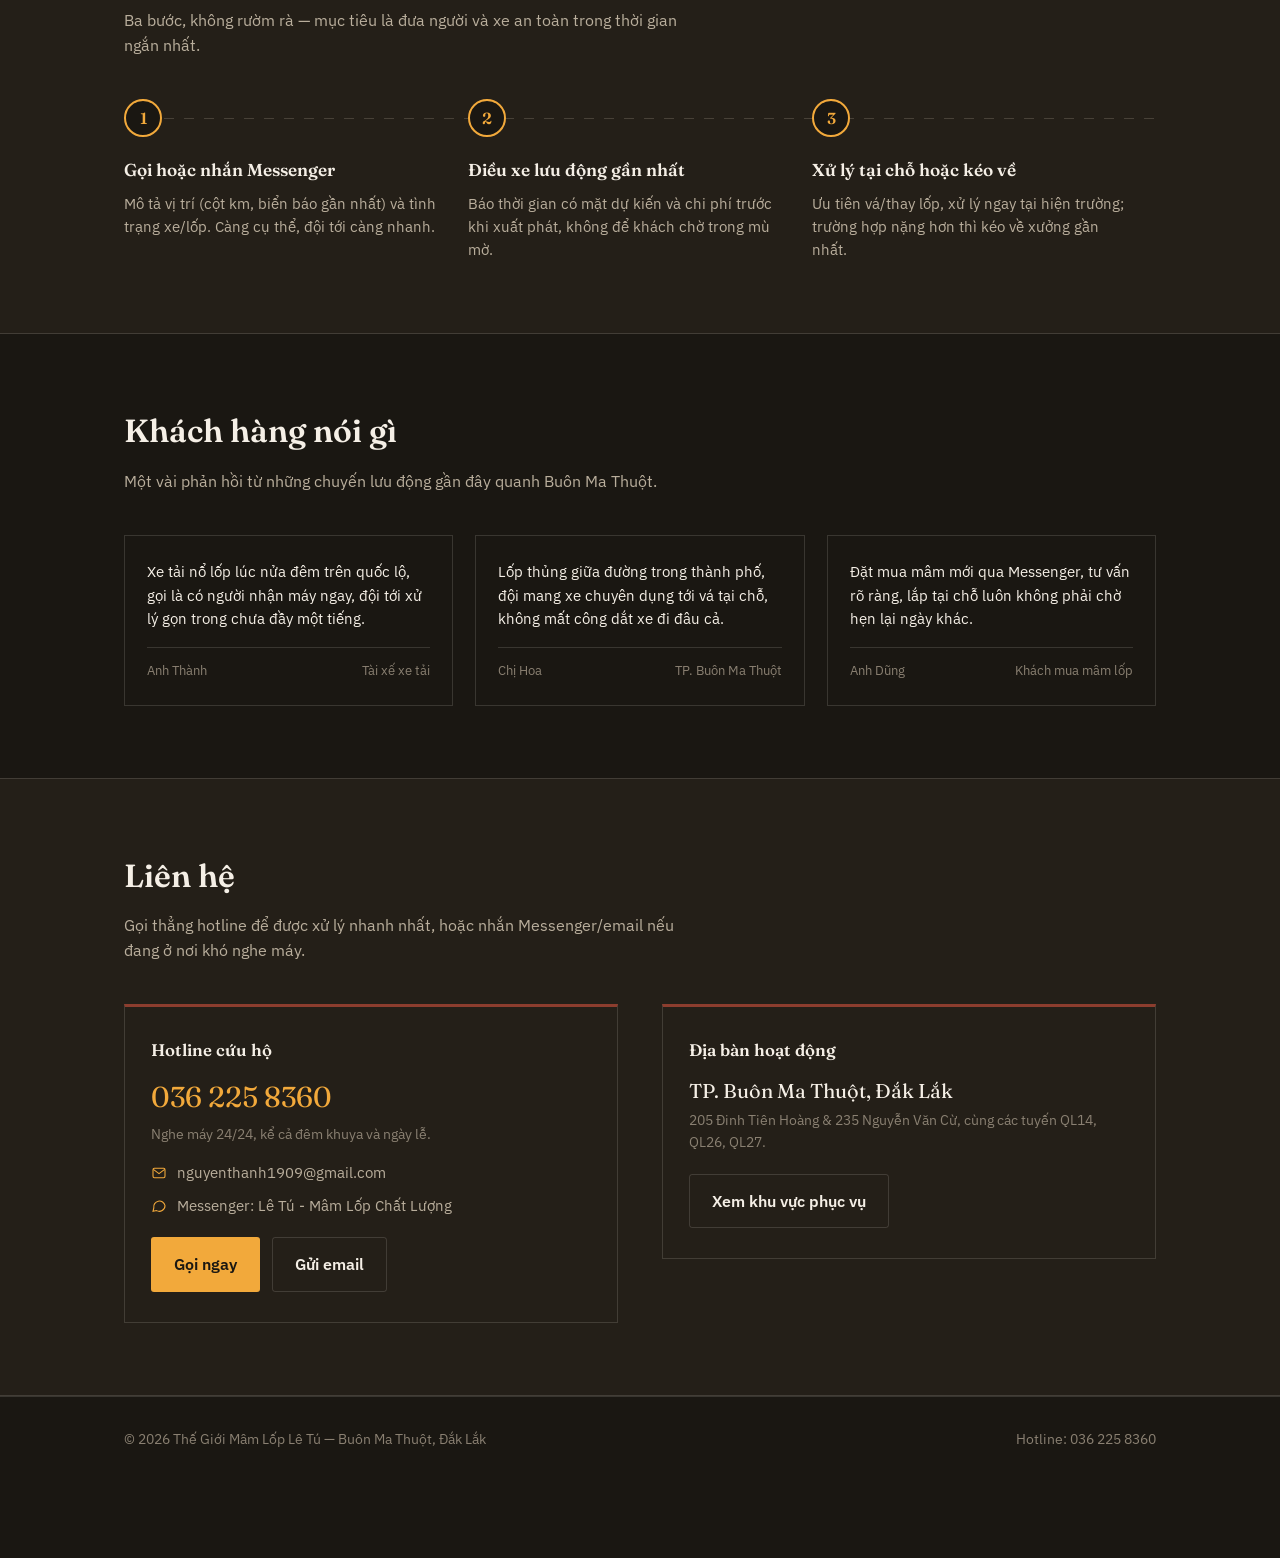
==== commit caa9d8c4: "Update index.html" ====
--- a/index.html
+++ b/index.html
@@ -37,7 +37,7 @@
         </a>
         <a class="btn btn-ghost" href="#lien-he">
           <svg viewBox="0 0 24 24" fill="none" xmlns="http://www.w3.org/2000/svg"><path d="M21 11.5a8.5 8.5 0 0 1-12.6 7.4L3 20l1.2-5.2A8.5 8.5 0 1 1 21 11.5z" stroke="currentColor" stroke-width="1.6"/></svg>
-          Nhắn Messenger
+          Nhắn Zalo
         </a>
       </div>
       <div class="hero-stats">
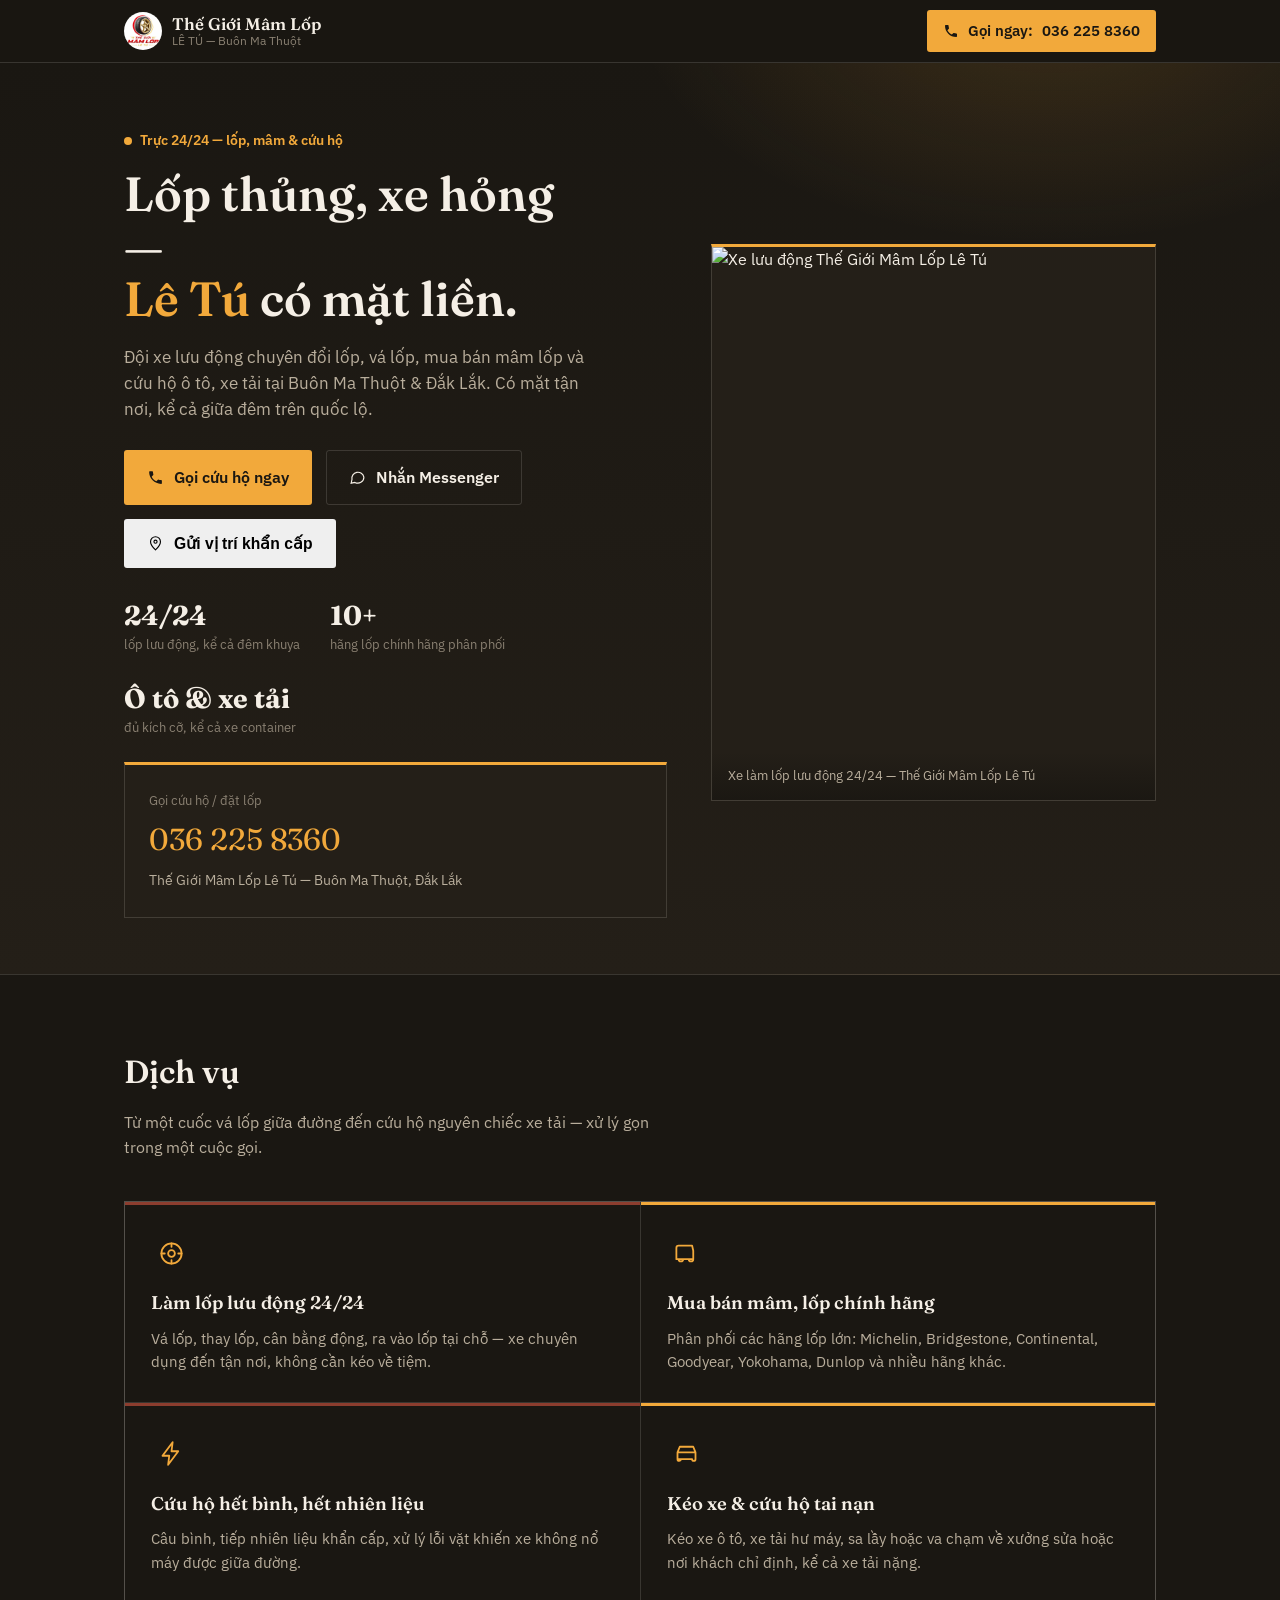
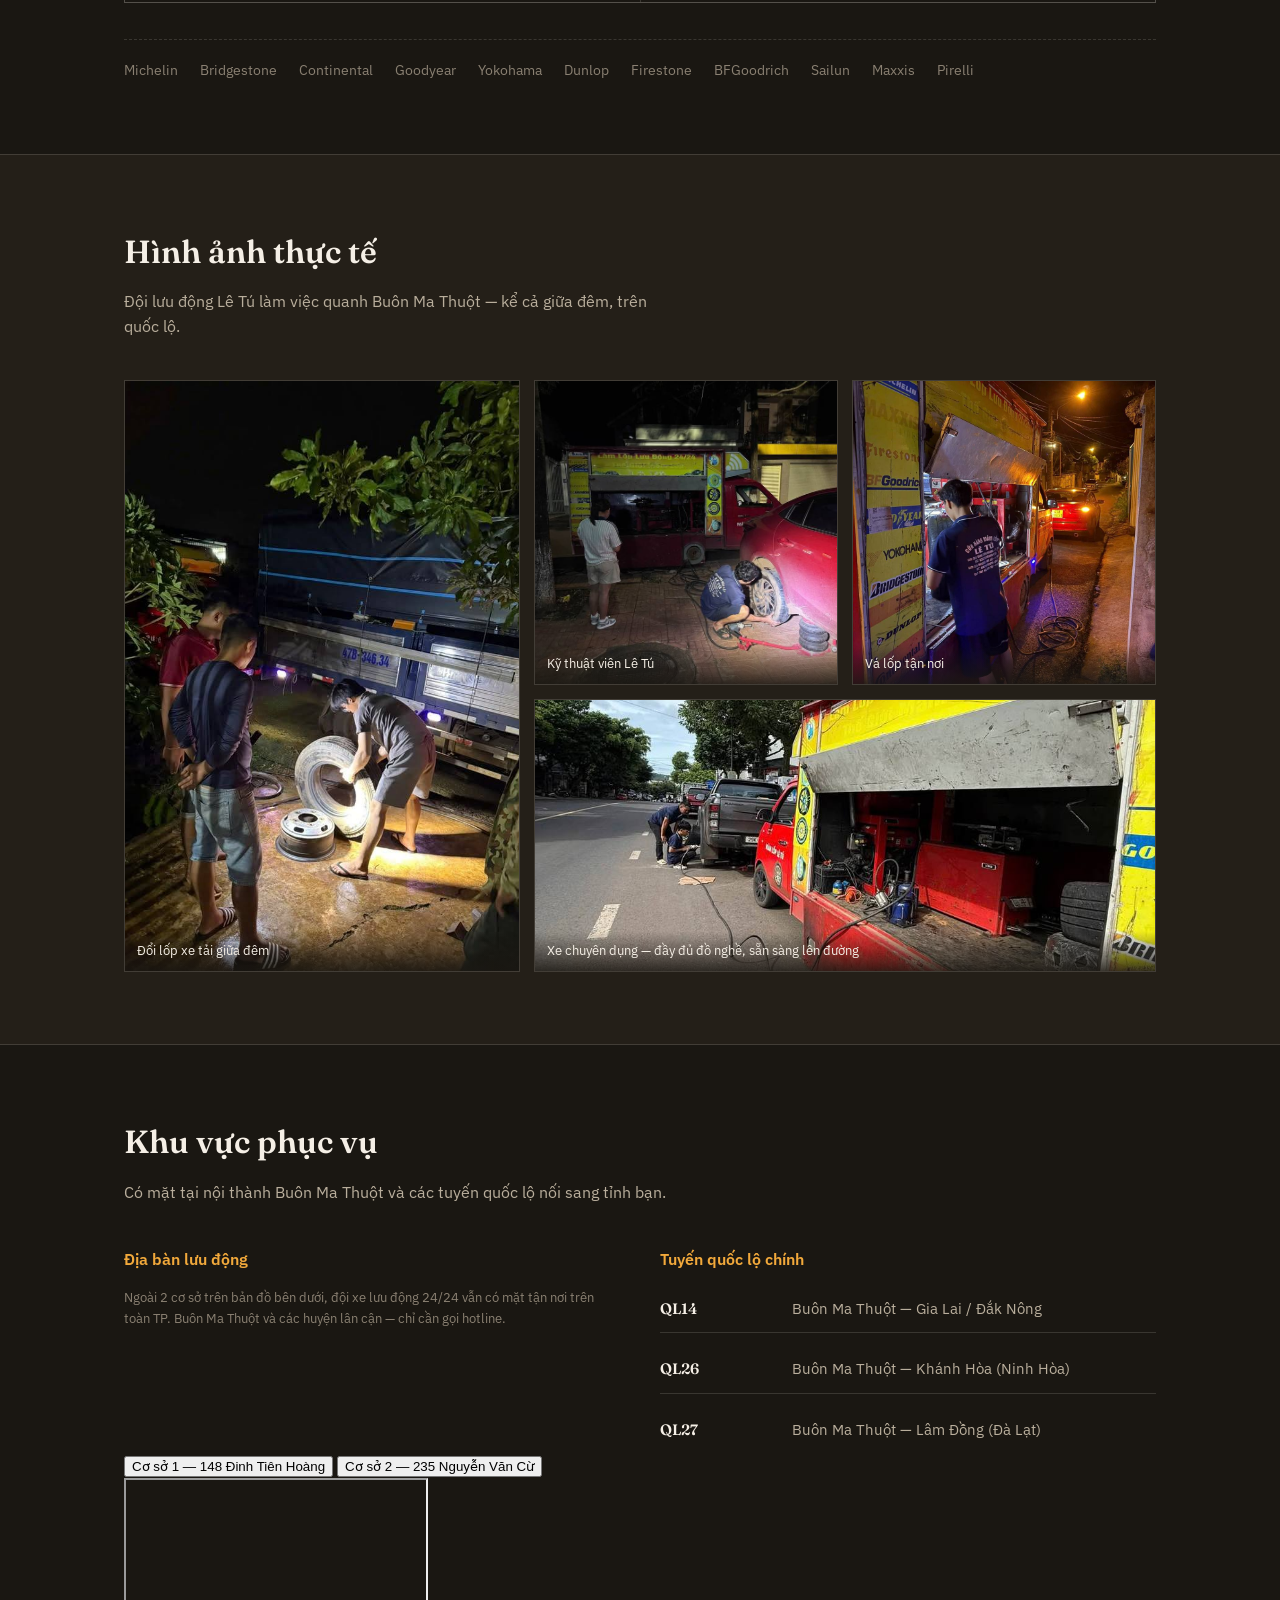
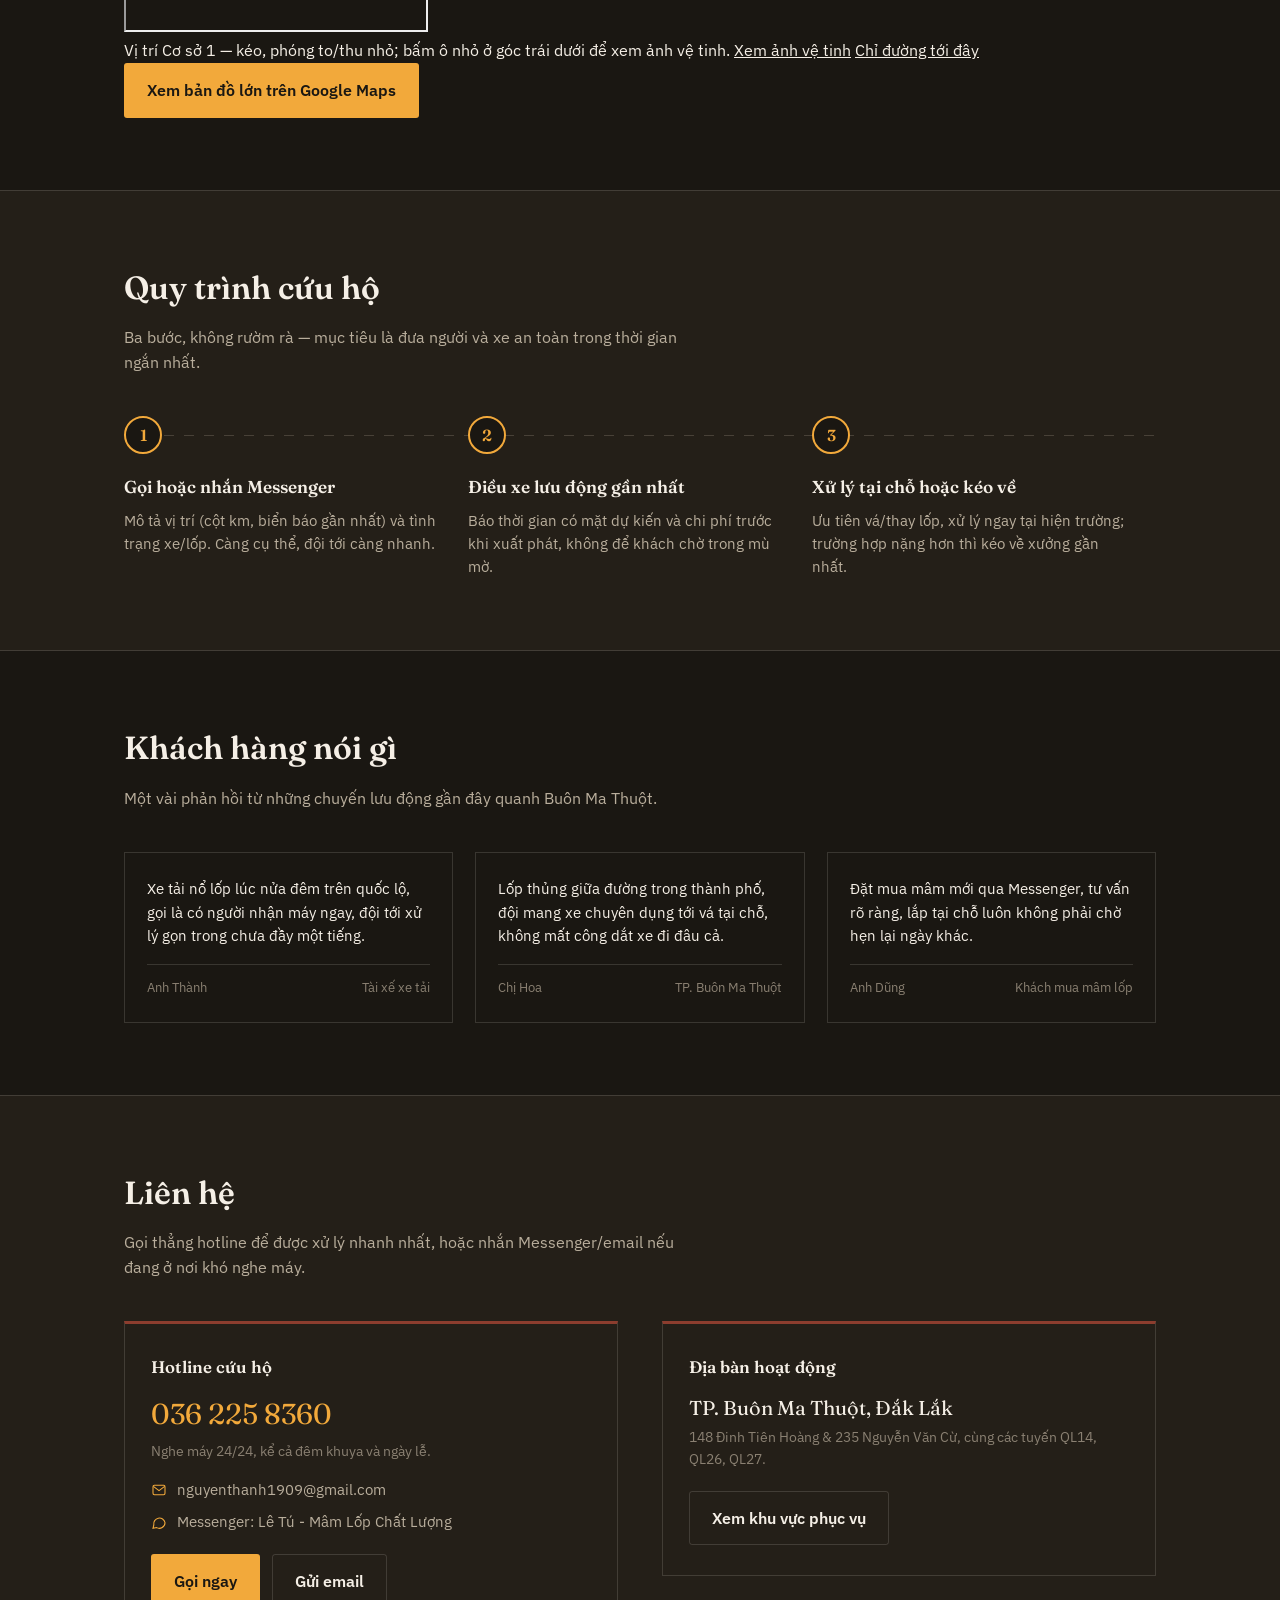
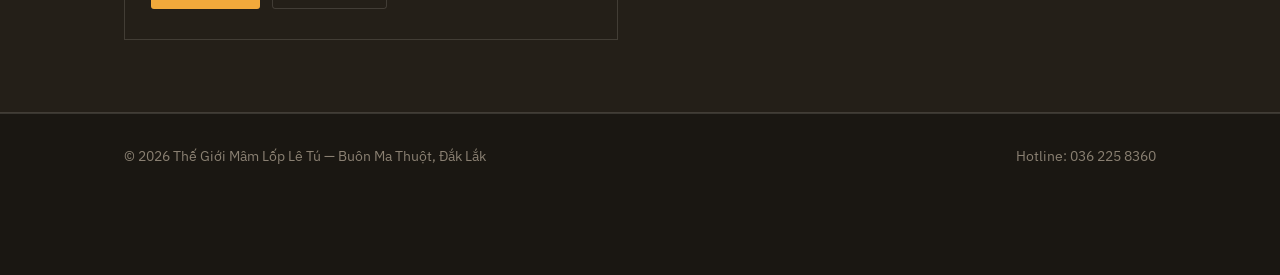
==== commit 26f5f796: "Update contact methods and location details" ====
--- a/index.html
+++ b/index.html
@@ -37,9 +37,14 @@
         </a>
         <a class="btn btn-ghost" href="#lien-he">
           <svg viewBox="0 0 24 24" fill="none" xmlns="http://www.w3.org/2000/svg"><path d="M21 11.5a8.5 8.5 0 0 1-12.6 7.4L3 20l1.2-5.2A8.5 8.5 0 1 1 21 11.5z" stroke="currentColor" stroke-width="1.6"/></svg>
-          Nhắn Zalo
+          Nhắn Messenger
         </a>
-      </div>
+        <button type="button" class="btn btn-location" onclick="guiViTriKhanCap()">
+          <svg viewBox="0 0 24 24" fill="none" xmlns="http://www.w3.org/2000/svg"><path d="M12 21s7-6.5 7-11.5A7 7 0 0 0 5 9.5C5 14.5 12 21 12 21z" stroke="currentColor" stroke-width="1.6" stroke-linejoin="round"/><circle cx="12" cy="9.5" r="2.2" stroke="currentColor" stroke-width="1.6"/></svg>
+          Gửi vị trí khẩn cấp
+        </button>
+      </div>
+      <p id="loc-status" class="loc-status"></p>
       <div class="hero-stats">
         <div class="stat"><b>24/24</b><span>lốp lưu động, kể cả đêm khuya</span></div>
         <div class="stat"><b>10+</b><span>hãng lốp chính hãng phân phối</span></div>
@@ -54,7 +59,7 @@
     </div>
 
     <div class="hero-photo">
-      <img src="assets/images/1790637402205_9091681801149175934_9091681801149175934_61930ccbdb0a666e7043aa1739221489.jpg" alt="Xe lưu động Thế Giới Mâm Lốp Lê Tú">
+      <img src="assets/images/hero-xe-luu-dong.jpg" alt="Xe lưu động Thế Giới Mâm Lốp Lê Tú">
       <div class="hero-photo-cap">Xe làm lốp lưu động 24/24 — Thế Giới Mâm Lốp Lê Tú</div>
     </div>
   </div>
@@ -137,12 +142,8 @@
     </div>
     <div class="areas-grid">
       <div class="area-block">
-        <h3>Cơ sở</h3>
-        <ul class="route-list">
-          <li><span class="route-code">Cơ sở 1</span>205 Đinh Tiên Hoàng, TP. Buôn Ma Thuột, Đắk Lắk</li>
-          <li><span class="route-code">Cơ sở 2</span>235 Nguyễn Văn Cừ, TP. Buôn Ma Thuột, Đắk Lắk</li>
-        </ul>
-        <p class="note-line">Ngoài 2 cơ sở trên, đội xe lưu động 24/24 vẫn có mặt tận nơi trên toàn TP. Buôn Ma Thuột và các huyện lân cận — chỉ cần gọi hotline.</p>
+        <h3>Địa bàn lưu động</h3>
+        <p class="note-line">Ngoài 2 cơ sở trên bản đồ bên dưới, đội xe lưu động 24/24 vẫn có mặt tận nơi trên toàn TP. Buôn Ma Thuột và các huyện lân cận — chỉ cần gọi hotline.</p>
       </div>
       <div class="area-block">
         <h3>Tuyến quốc lộ chính</h3>
@@ -151,6 +152,27 @@
           <li><span class="route-code">QL26</span> Buôn Ma Thuột — Khánh Hòa (Ninh Hòa)</li>
           <li><span class="route-code">QL27</span> Buôn Ma Thuột — Lâm Đồng (Đà Lạt)</li>
         </ul>
+      </div>
+    </div>
+
+    <div class="sat-map" id="ban-do">
+      <div class="sat-tabs" role="tablist" aria-label="Chọn cơ sở xem bản đồ vệ tinh">
+        <button type="button" class="sat-tab" role="tab" aria-selected="true" data-co-so="1">Cơ sở 1 — 148 Đinh Tiên Hoàng</button>
+        <button type="button" class="sat-tab" role="tab" aria-selected="false" data-co-so="2">Cơ sở 2 — 235 Nguyễn Văn Cừ</button>
+      </div>
+      <div class="sat-frame">
+        <iframe id="sat-iframe" title="Bản đồ vệ tinh Google Maps" loading="lazy" referrerpolicy="no-referrer-when-downgrade" allowfullscreen
+          src="https://www.google.com/maps?q=148+%C4%90inh+Ti%C3%AAn+Ho%C3%A0ng%2C+Bu%C3%B4n+Ma+Thu%E1%BB%99t&amp;z=17&amp;hl=vi&amp;output=embed"></iframe>
+      </div>
+      <div class="sat-meta">
+        <span id="sat-caption">Vị trí Cơ sở 1 — kéo, phóng to/thu nhỏ; bấm ô nhỏ ở góc trái dưới để xem ảnh vệ tinh.</span>
+        <span class="sat-links">
+          <a id="sat-open" href="https://www.google.com/maps?q=148+%C4%90inh+Ti%C3%AAn+Ho%C3%A0ng%2C+Bu%C3%B4n+Ma+Thu%E1%BB%99t&amp;t=k" target="_blank" rel="noopener">Xem ảnh vệ tinh</a>
+          <a id="sat-route" href="https://www.google.com/maps/dir/?api=1&amp;destination=148+%C4%90inh+Ti%C3%AAn+Ho%C3%A0ng%2C+Bu%C3%B4n+Ma+Thu%E1%BB%99t" target="_blank" rel="noopener">Chỉ đường tới đây</a>
+        </span>
+      </div>
+      <div class="sat-big-wrap">
+        <a id="sat-big" class="btn btn-primary sat-big" href="https://www.google.com/maps/search/?api=1&amp;query=148+%C4%90inh+Ti%C3%AAn+Ho%C3%A0ng%2C+Bu%C3%B4n+Ma+Thu%E1%BB%99t" target="_blank" rel="noopener">Xem bản đồ lớn trên Google Maps</a>
       </div>
     </div>
   </div>
@@ -234,7 +256,7 @@
       <div class="contact-card">
         <h3>Địa bàn hoạt động</h3>
         <div class="big" style="font-size:1.25rem; color:var(--paper);">TP. Buôn Ma Thuột, Đắk Lắk</div>
-        <div class="note">205 Đinh Tiên Hoàng &amp; 235 Nguyễn Văn Cừ, cùng các tuyến QL14, QL26, QL27.</div>
+        <div class="note">148 Đinh Tiên Hoàng &amp; 235 Nguyễn Văn Cừ, cùng các tuyến QL14, QL26, QL27.</div>
         <div class="contact-actions">
           <a class="btn btn-ghost" href="#khu-vuc">Xem khu vực phục vụ</a>
         </div>
@@ -255,5 +277,6 @@
   Gọi cứu hộ: 036 225 8360
 </a>
 
+<script src="assets/js/main.js"></script>
 </body>
 </html>
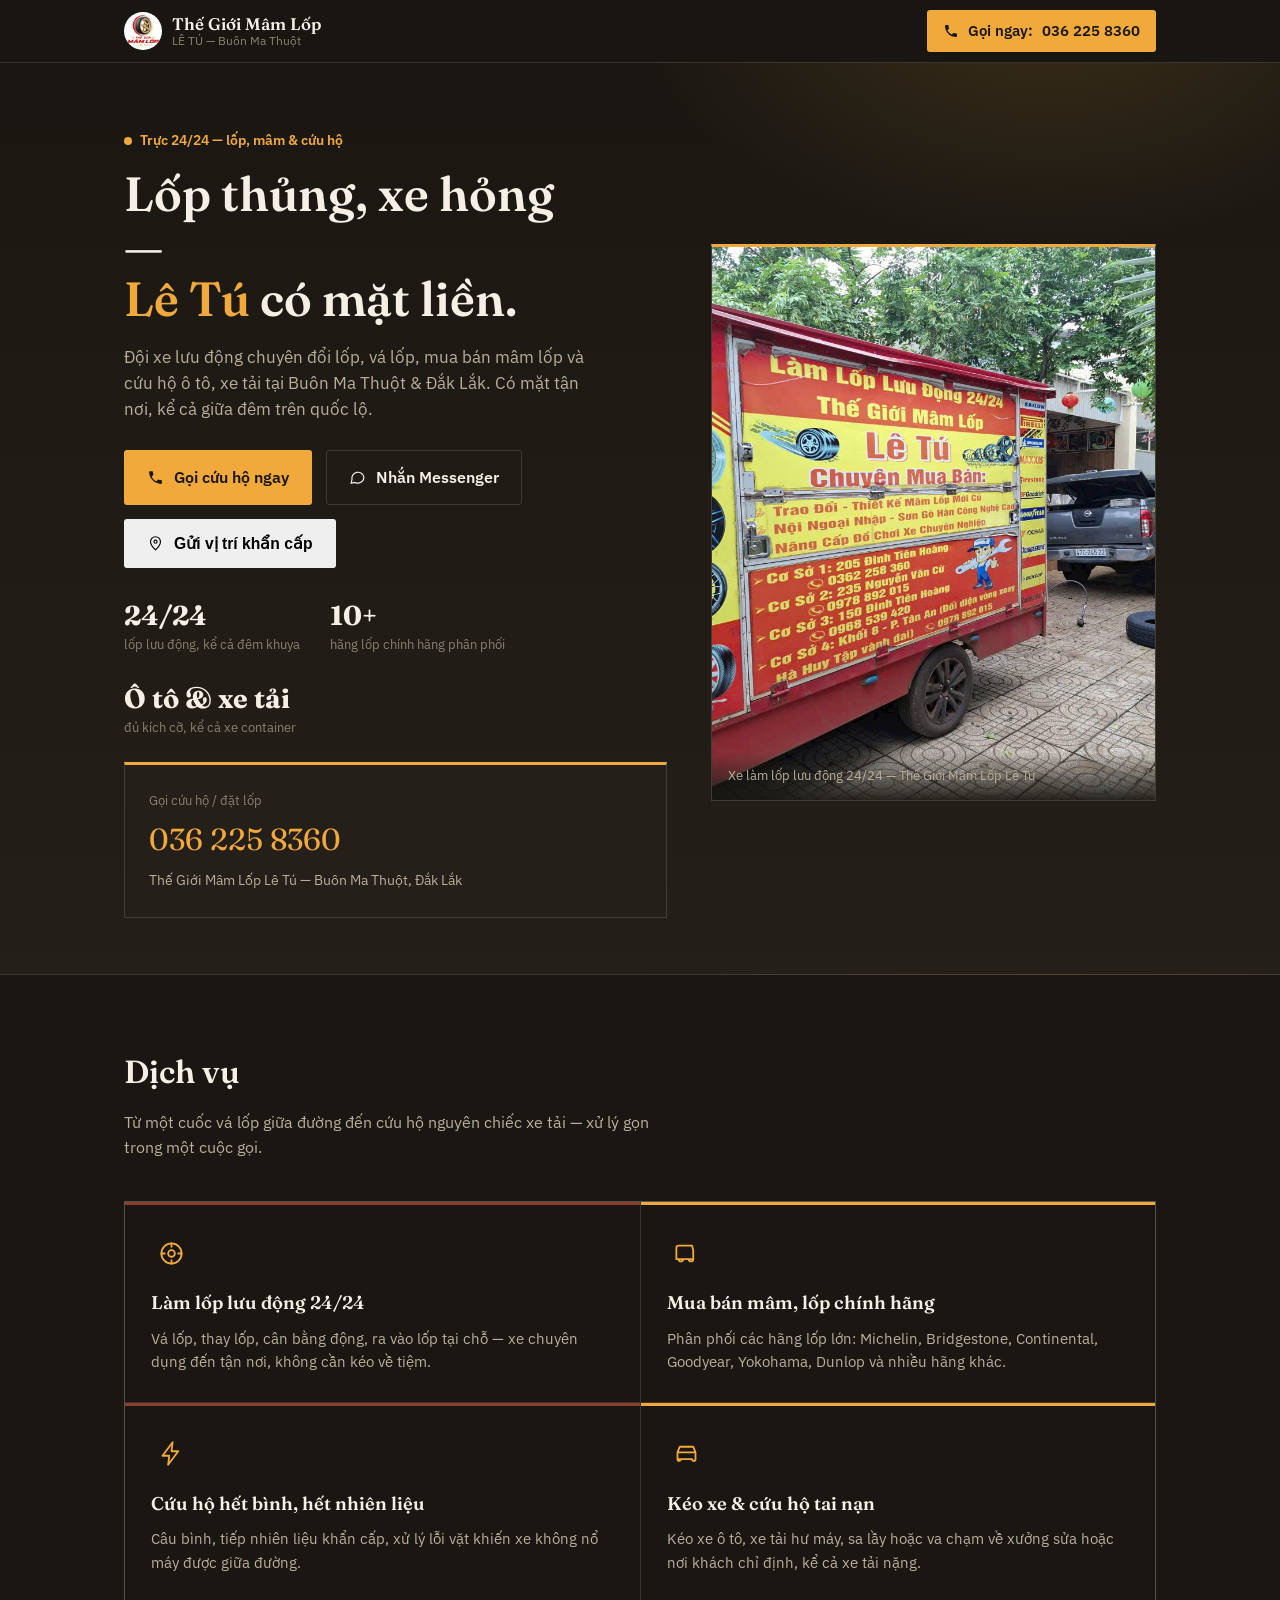
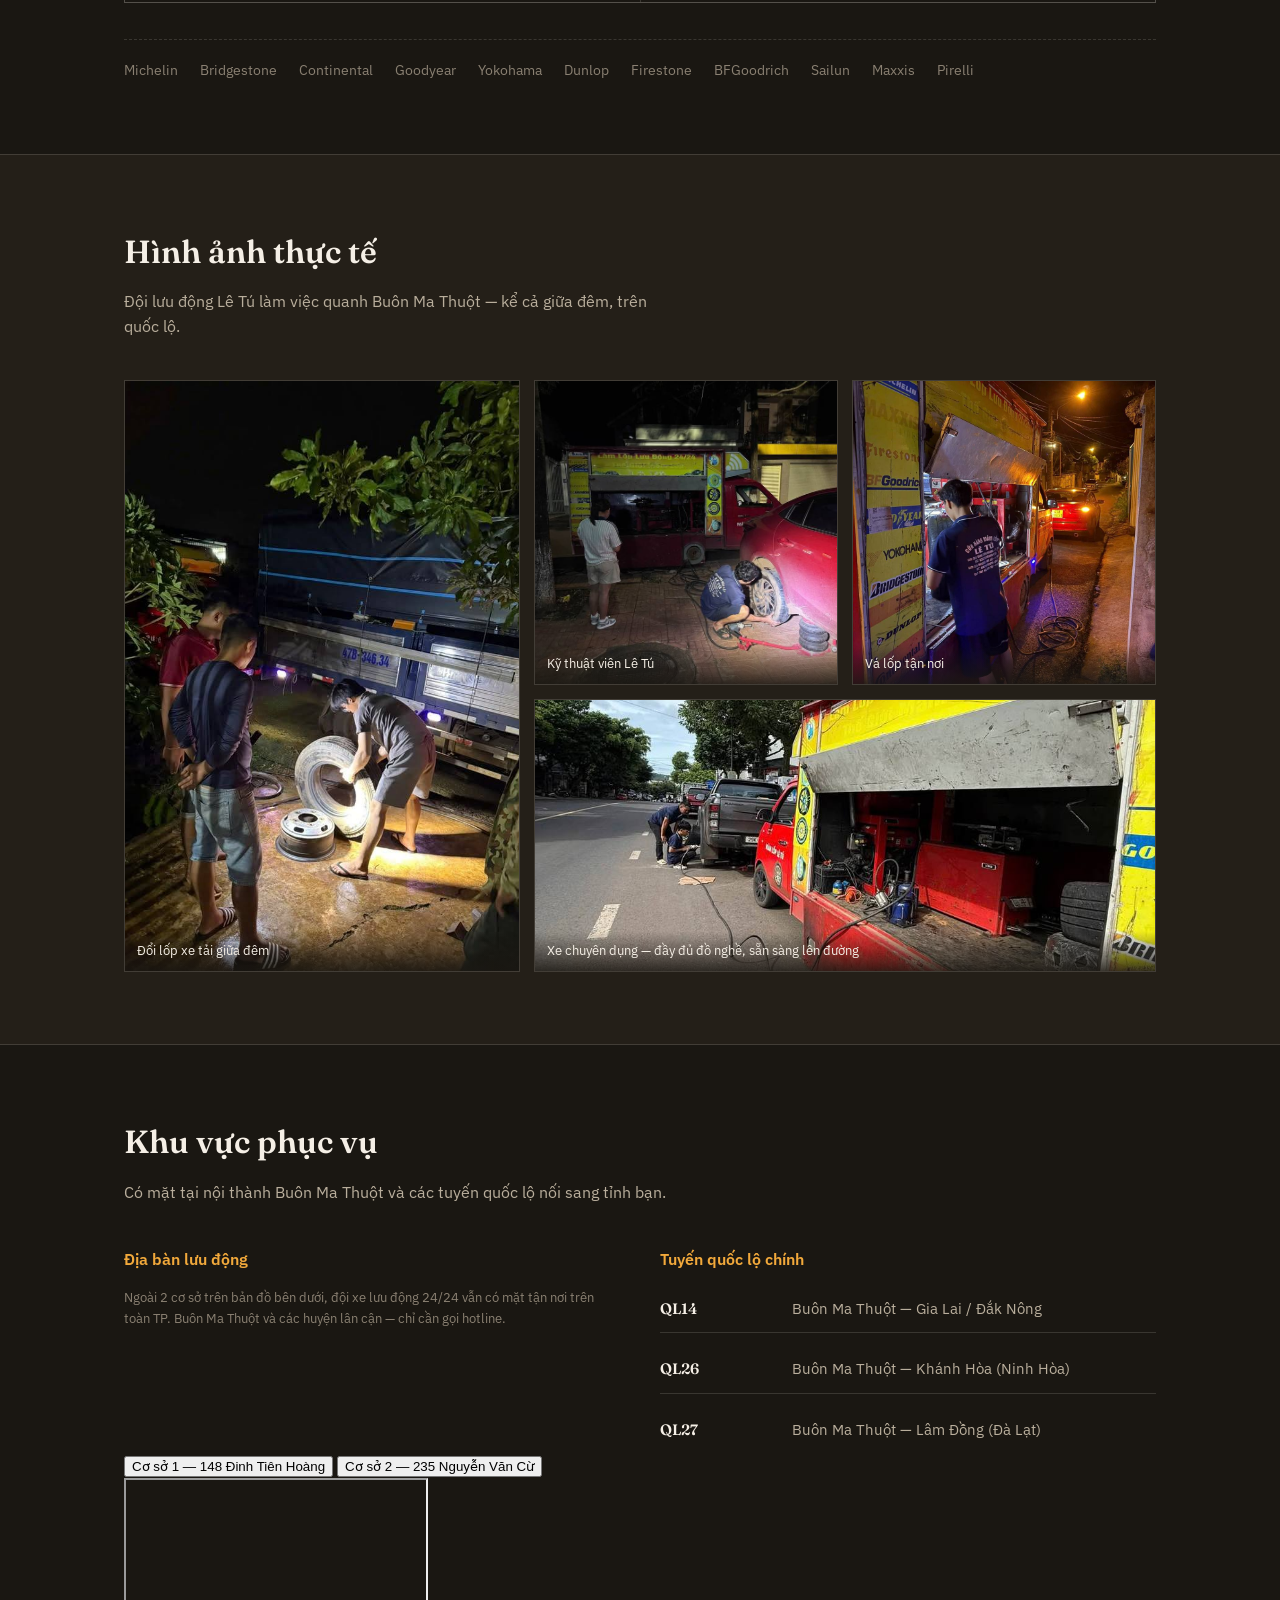
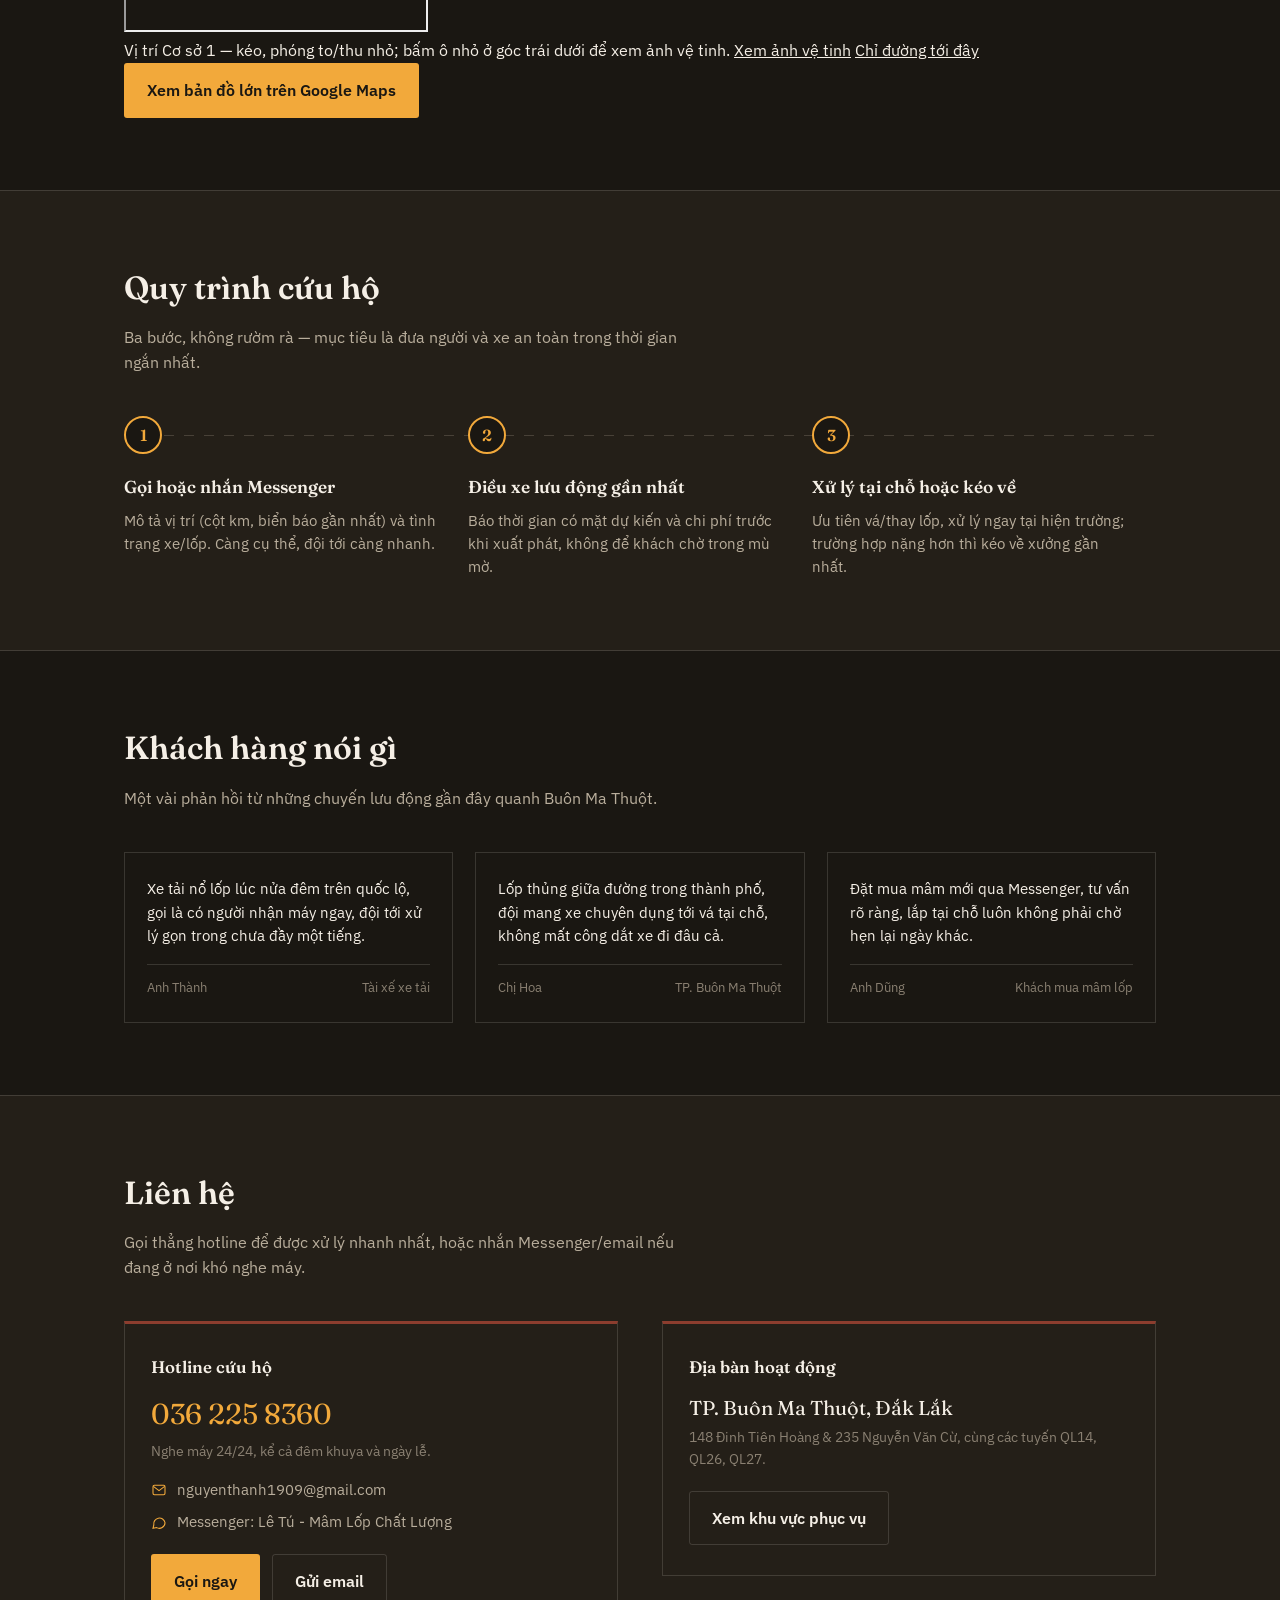
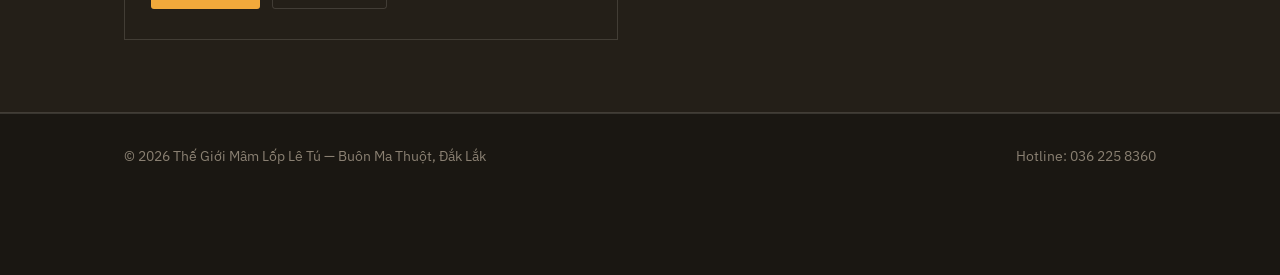
==== commit 10d7dd84: "Update index.html" ====
--- a/index.html
+++ b/index.html
@@ -59,7 +59,7 @@
     </div>
 
     <div class="hero-photo">
-      <img src="assets/images/hero-xe-luu-dong.jpg" alt="Xe lưu động Thế Giới Mâm Lốp Lê Tú">
+      <img src="assets/images/1790637402205_9091681801149175934_9091681801149175934_61930ccbdb0a666e7043aa1739221489.jpg" alt="Xe lưu động Thế Giới Mâm Lốp Lê Tú">
       <div class="hero-photo-cap">Xe làm lốp lưu động 24/24 — Thế Giới Mâm Lốp Lê Tú</div>
     </div>
   </div>
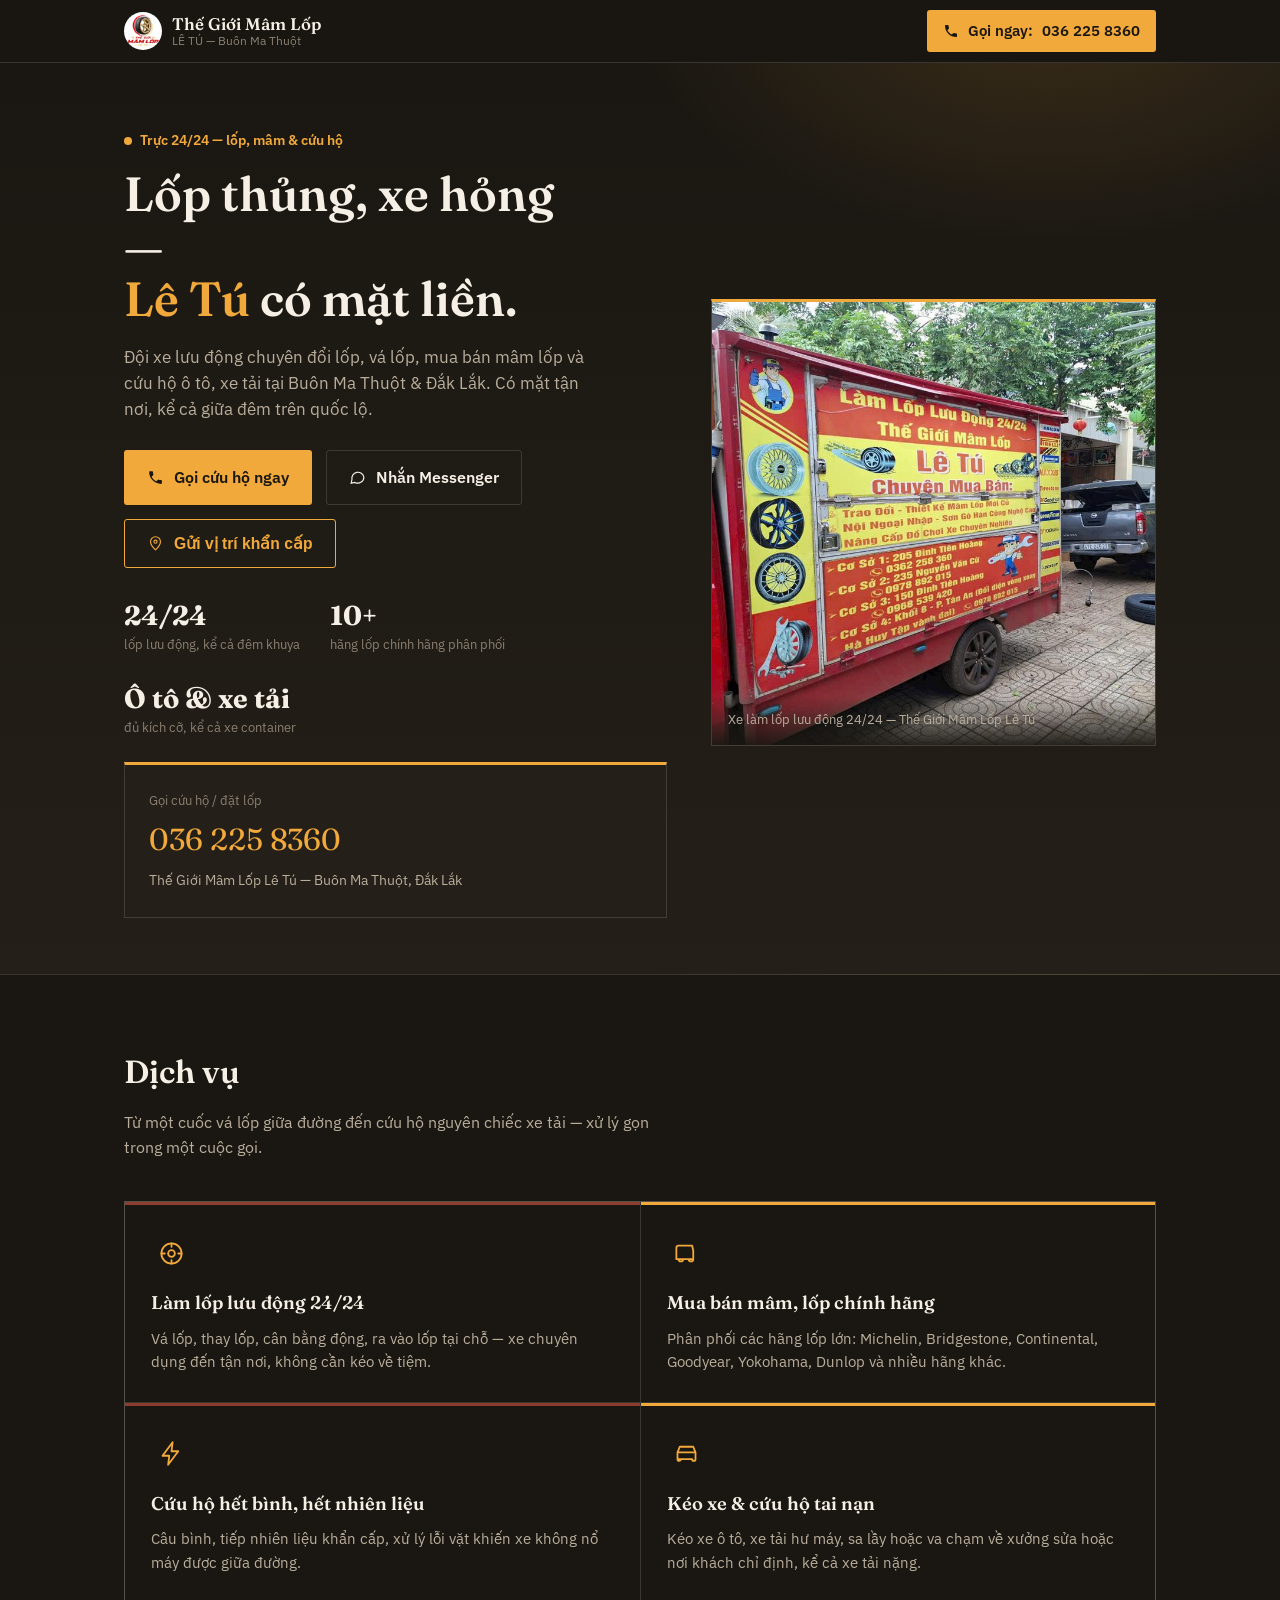
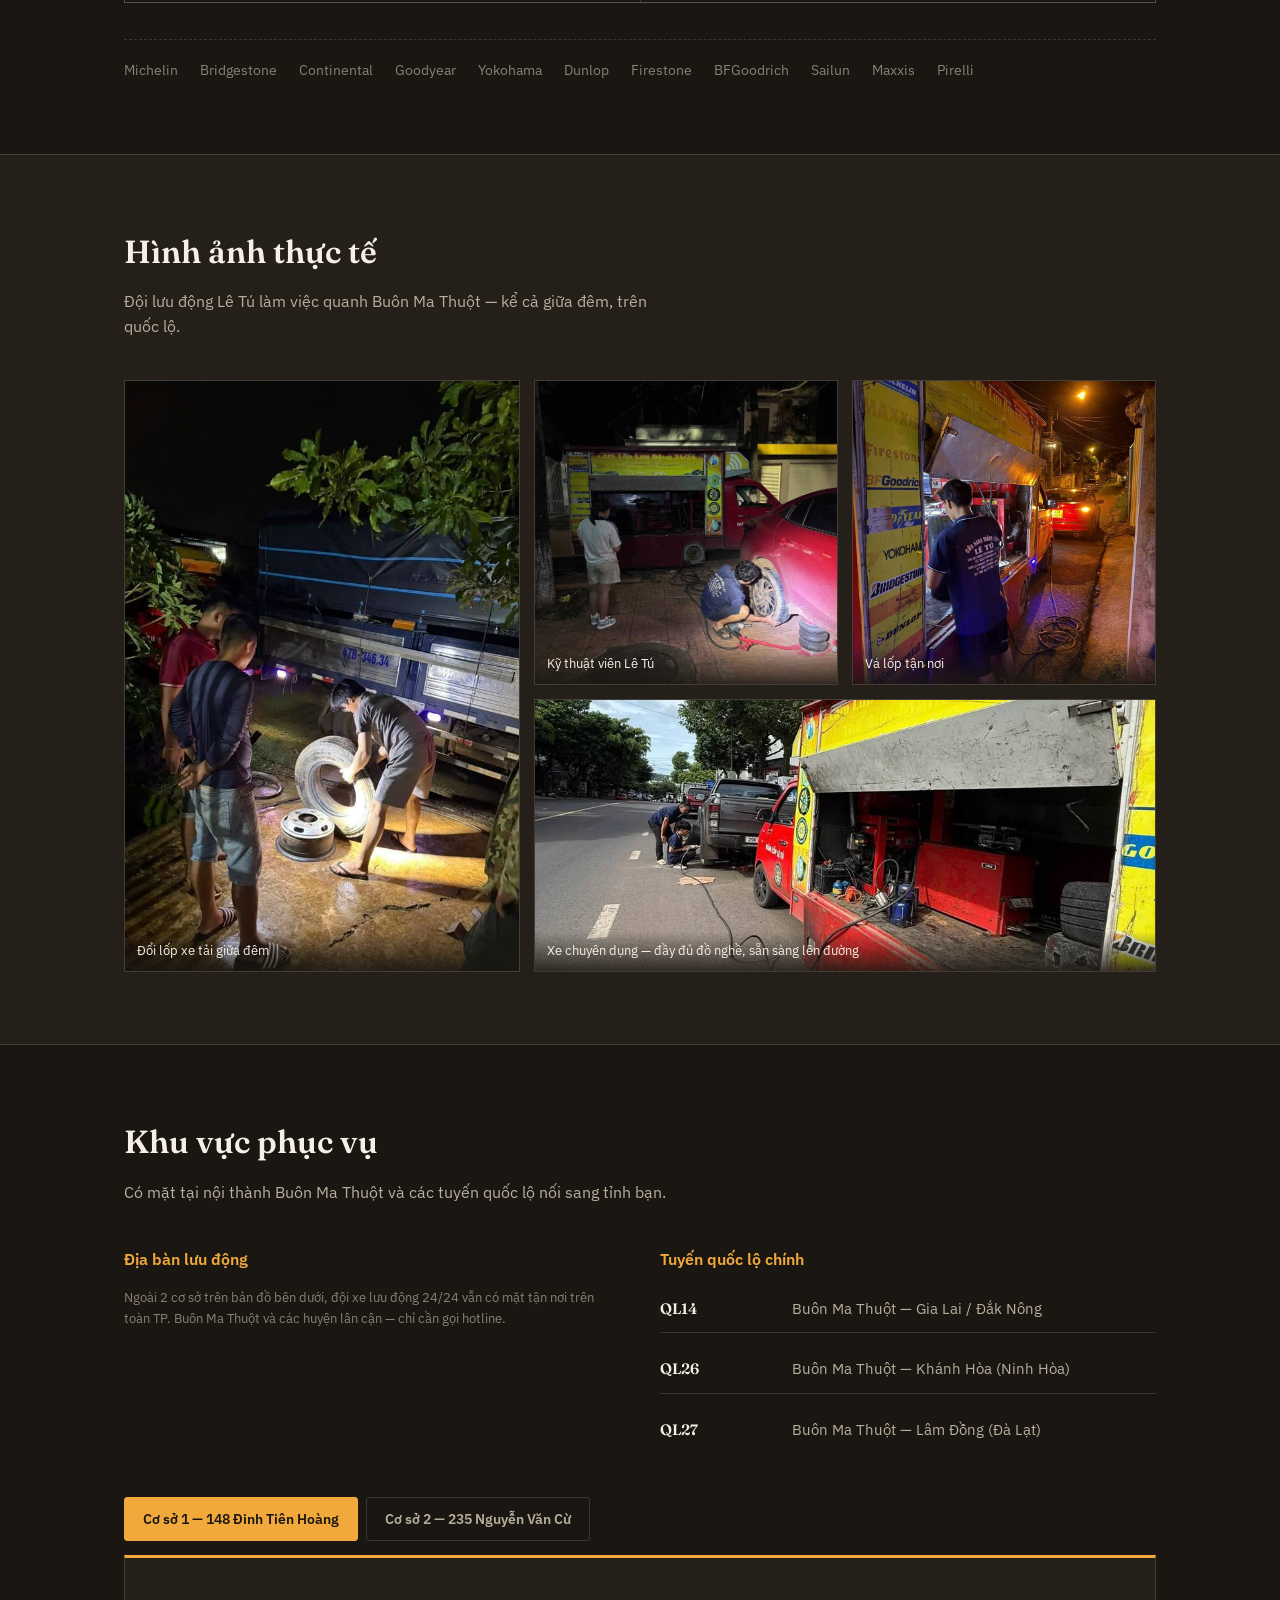
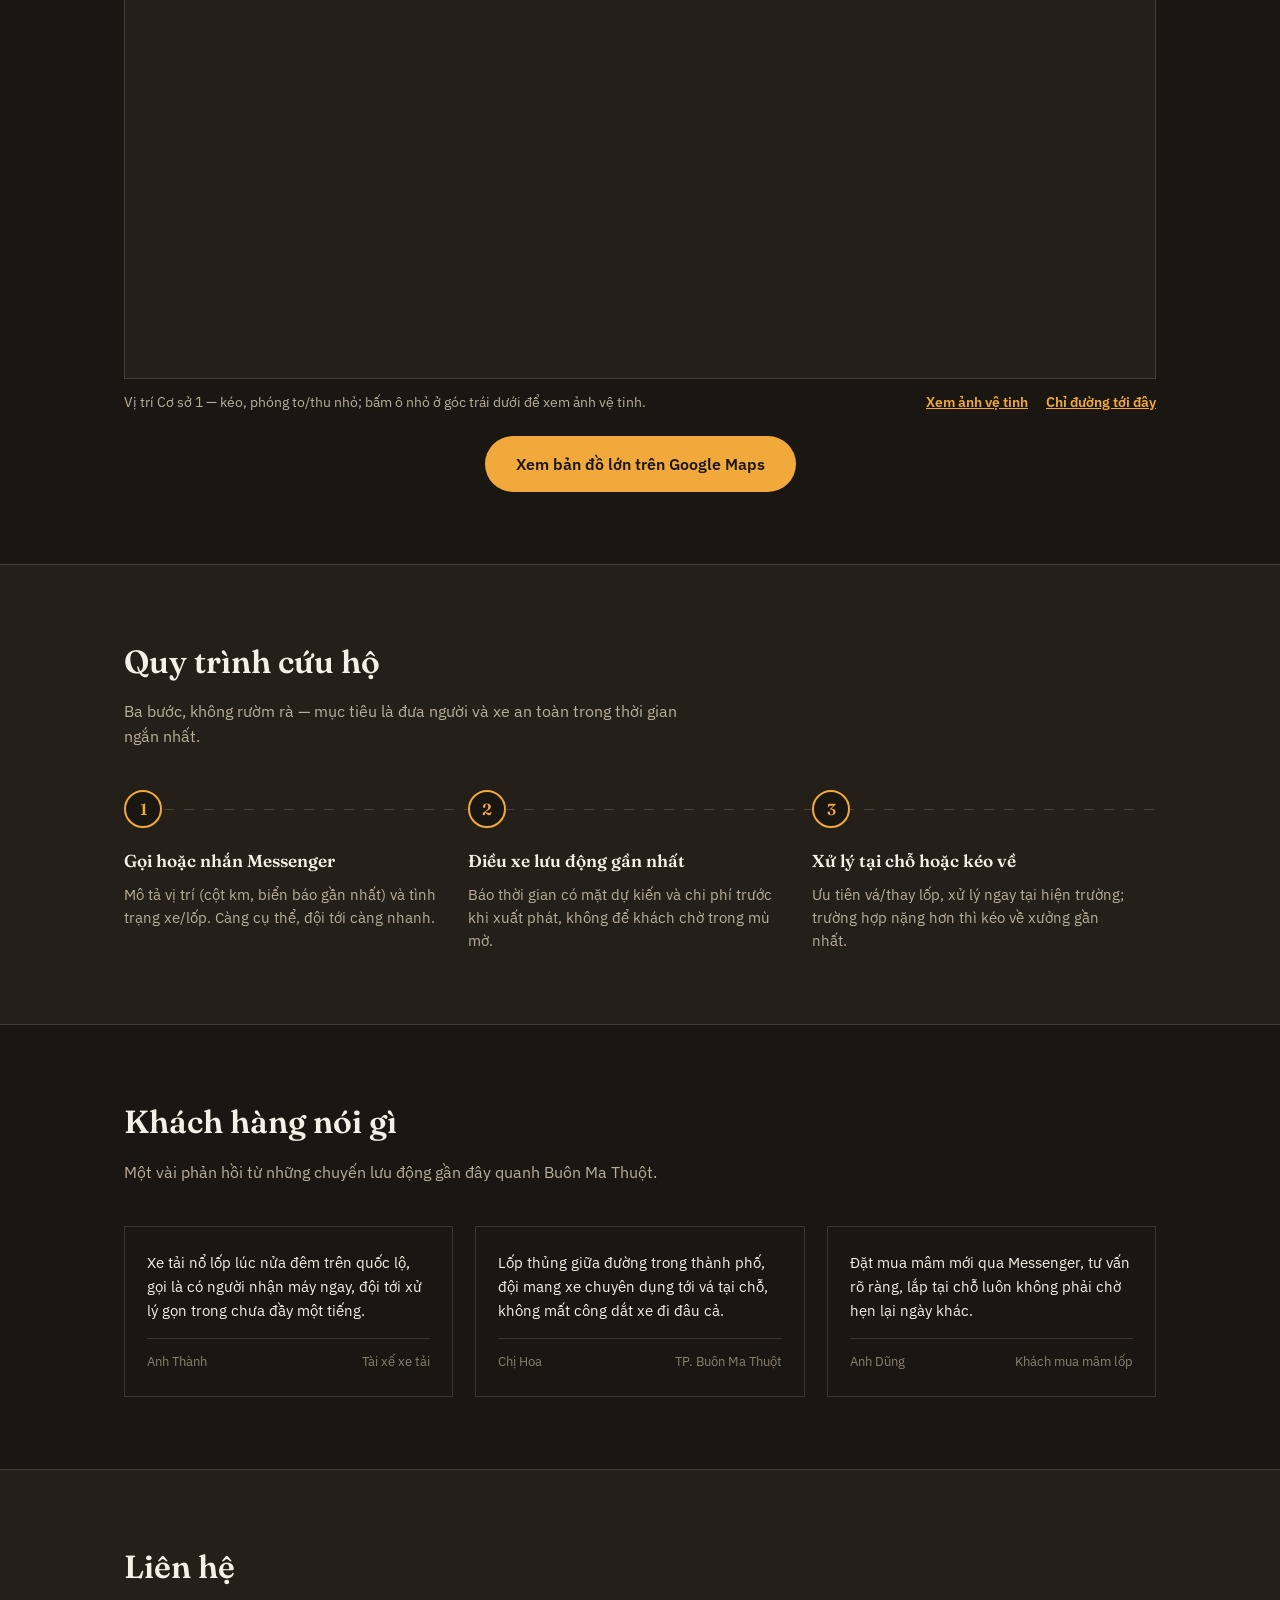
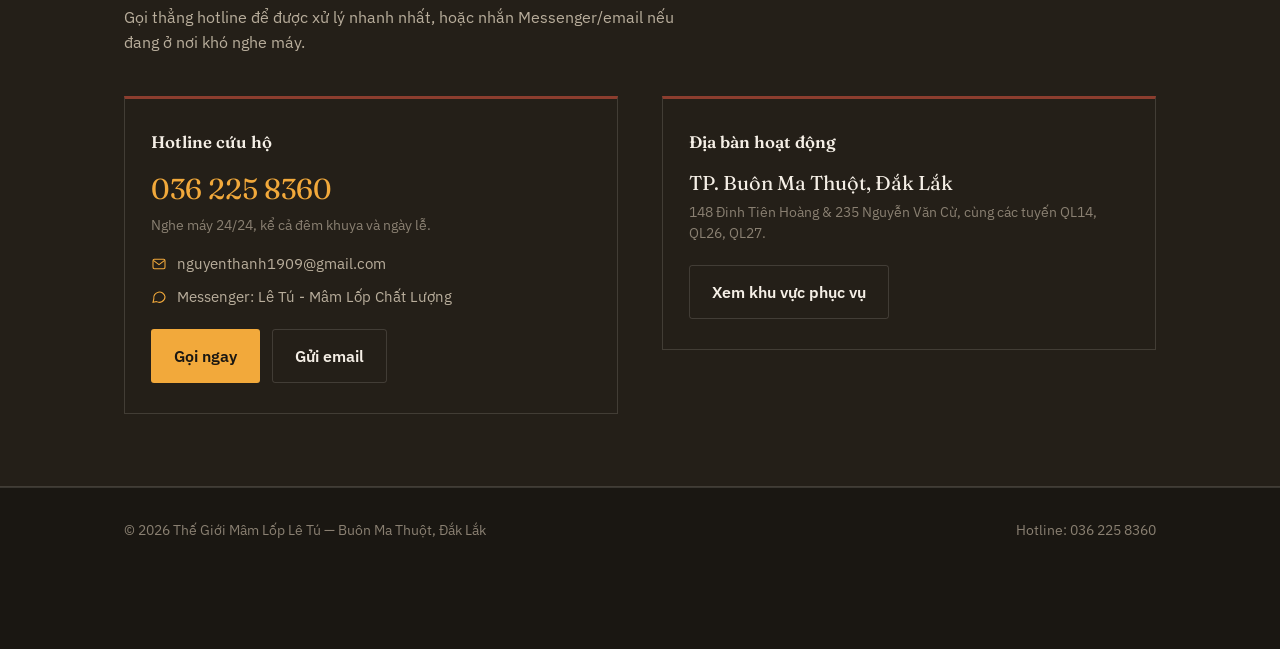
==== commit 45a2b1d4: "Add files via upload" ====
--- a/index.html
+++ b/index.html
@@ -59,7 +59,7 @@
     </div>
 
     <div class="hero-photo">
-      <img src="assets/images/1790637402205_9091681801149175934_9091681801149175934_61930ccbdb0a666e7043aa1739221489.jpg" alt="Xe lưu động Thế Giới Mâm Lốp Lê Tú">
+      <img src="assets/images/hero-xe-luu-dong.jpg" alt="Xe lưu động Thế Giới Mâm Lốp Lê Tú">
       <div class="hero-photo-cap">Xe làm lốp lưu động 24/24 — Thế Giới Mâm Lốp Lê Tú</div>
     </div>
   </div>
--- a/assets/css/style.css
+++ b/assets/css/style.css
@@ -105,6 +105,37 @@
   .btn-ghost{border-color:var(--line); color:var(--paper); background:transparent;}
   .btn-ghost:hover{border-color:var(--stone);}
 
+  .loc-status{margin-top:14px; font-size:0.88rem; color:var(--stone); max-width:46ch;}
+  .loc-status a{color:var(--beacon); text-decoration:underline;}
+  .loc-status.is-active{color:var(--paper);}
+  .btn-location{background:transparent; border-color:var(--beacon); color:var(--beacon);}
+  .btn-location:hover{background:rgba(242,169,59,0.1);}
+  .map-link{display:inline-flex; align-items:center; gap:6px; margin-top:4px; font-size:0.86rem; color:var(--beacon); text-decoration:underline;}
+
+  /* ---------- Satellite map ---------- */
+  .sat-map{margin-top:44px;}
+  .sat-tabs{display:flex; flex-wrap:wrap; gap:8px; margin-bottom:14px;}
+  .sat-tab{
+    font:inherit; font-size:0.9rem; font-weight:600; cursor:pointer;
+    padding:10px 18px; border-radius:3px;
+    background:transparent; color:var(--stone); border:1px solid var(--line);
+  }
+  .sat-tab:hover{border-color:var(--stone);}
+  .sat-tab[aria-selected="true"]{background:var(--beacon); color:var(--ink); border-color:var(--beacon);}
+  .sat-frame{
+    position:relative; border:1px solid var(--line); border-top:3px solid var(--beacon);
+    background:var(--ink-2); overflow:hidden;
+  }
+  .sat-frame iframe{display:block; width:100%; height:420px; border:0;}
+  .sat-meta{
+    display:flex; justify-content:space-between; align-items:center; flex-wrap:wrap; gap:10px 18px;
+    margin-top:12px; font-size:0.9rem; color:var(--stone);
+  }
+  .sat-meta a{color:var(--beacon); text-decoration:underline; font-weight:600;}
+  .sat-links{display:flex; gap:18px; flex-wrap:wrap;}
+  .sat-big-wrap{text-align:center; margin-top:22px;}
+  .sat-big{border-radius:999px; padding:15px 30px;}
+  @media (max-width: 860px){ .sat-frame iframe{height:340px;} }
   .hero-stats{margin-top:34px; display:flex; gap:30px; flex-wrap:wrap;}
   .stat b{display:block; font-family:"Fraunces", serif; font-size:1.7rem; color:var(--paper); line-height:1;}
   .stat span{display:block; margin-top:5px; font-size:0.84rem; color:var(--stone-dim);}
@@ -116,7 +147,7 @@
     overflow:hidden;
     background:var(--ink-2);
   }
-  .hero-photo img{width:100%; height:100%; object-fit:cover; aspect-ratio:4/5;}
+  .hero-photo img{width:100%; height:100%; object-fit:cover; aspect-ratio:1/1; object-position:25% center;}
   .hero-photo-cap{
     position:absolute; left:0; right:0; bottom:0;
     padding:14px 16px;
